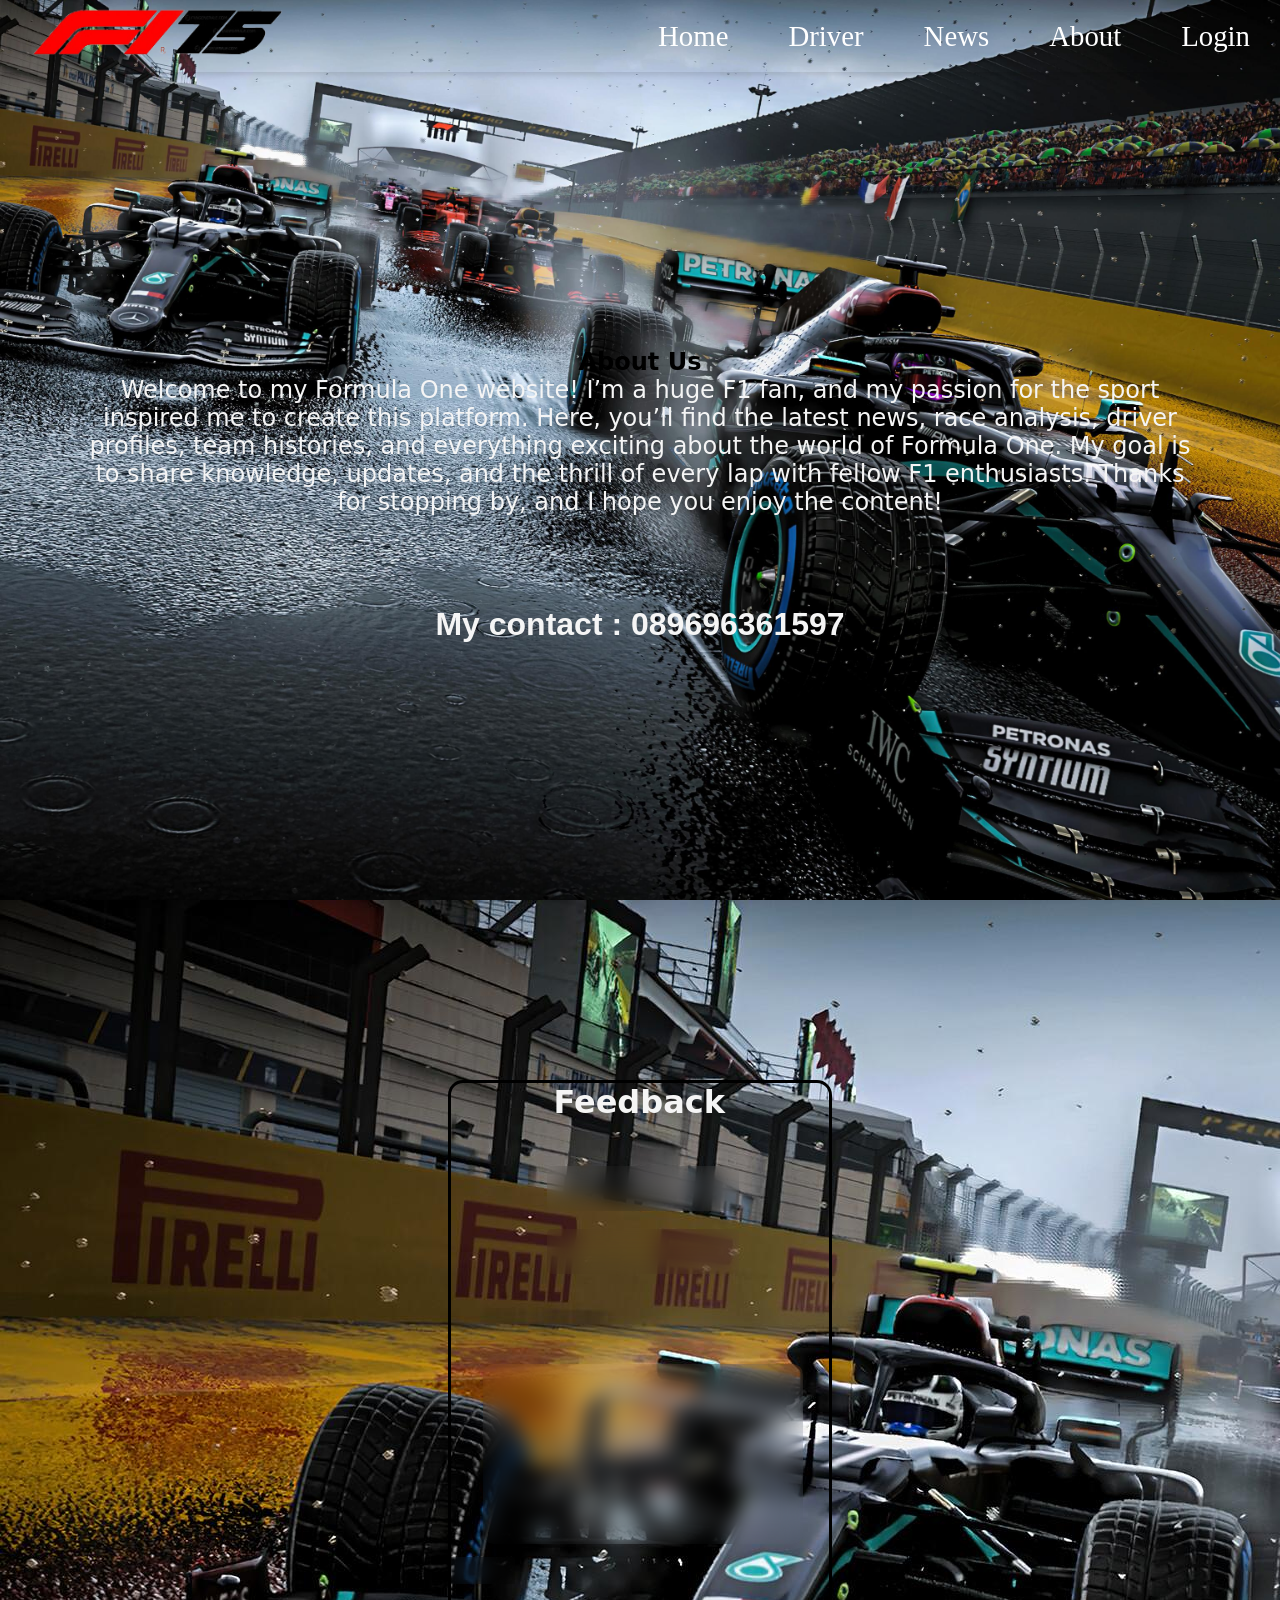
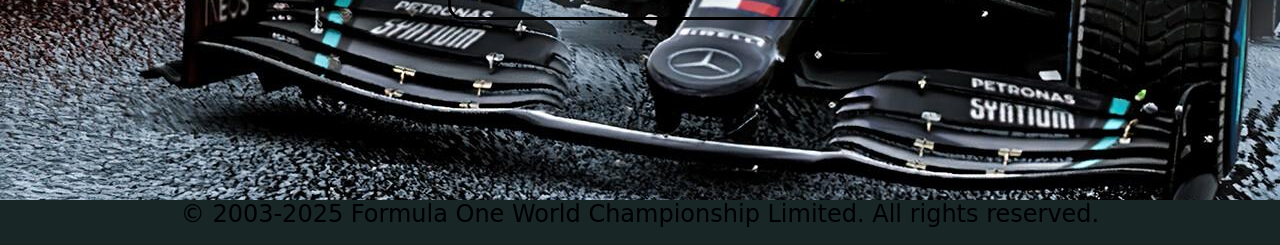
==== HTML/about.html @ 1b0d959b "First commit and Fixed the logic for the Driver API, flags, and navigation bar" ====
<!DOCTYPE html>
<html lang="en">
  <head>
    <meta charset="UTF-8" />
    <meta name="viewport" content="width=device-width, initial-scale=1.0" />
    <meta name="description" content="About BorkatRace - The Formula 1 community portal created by passionate motorsport enthusiasts." />
    <title>About Us - BorkatRace</title>
    <link rel="stylesheet" href="../CSS/style-one.css" />
    <link rel="stylesheet" href="../CSS/style-fourth.css" />
    <link rel="stylesheet" href="../CSS/style-responsive.css" />
  </head>
  <body>
    <header>
      <nav id="navbar">
        <ul class="side">
          <li>
            <a href="#" aria-label="Close menu"><img src="../IMG/close-putih.svg" alt="tutup" /></a>
          </li>
          <li><a href="../index.html">Home</a></li>
          <li><a href="driver.html">Driver</a></li>
          <li><a href="news.html">News</a></li>
          <li><a href="about.html">About</a></li>
          <li><a href="login.html">Login</a></li>
        </ul>
        <ul>
          <li>
            <a href="../index.html"><img class="logo-f1" src="../IMG/f1_75-removebg-preview.png" alt="F1 Logo" /></a>
          </li>
          <li class="hide-on-mobile"><a href="../index.html">Home</a></li>
          <li class="hide-on-mobile"><a href="driver.html">Driver</a></li>
          <li class="hide-on-mobile"><a href="news.html">News</a></li>
          <li class="hide-on-mobile"><a href="about.html">About</a></li>
          <li class="hide-on-mobile"><a href="login.html">Login</a></li>
          <li class="daftar-menu">
            <a href="#" aria-label="Open menu"><img src="../IMG/menu-putih.svg" alt="menu" /></a>
          </li>
        </ul>
      </nav>
    </header>
    <main>
      <section class="about-satu">
        <div class="about-dua">
          <h1>About Us</h1>
          <div class="paragraf-about">
            <p>
              Welcome to my Formula One website! I’m a huge F1 fan, and my passion for the sport inspired me to create this platform. Here, you’ll find the latest news, race analysis, driver profiles, team histories, and everything exciting
              about the world of Formula One. My goal is to share knowledge, updates, and the thrill of every lap with fellow F1 enthusiasts. Thanks for stopping by, and I hope you enjoy the content!
            </p>
          </div>
          <h2 class="contact">My contact : 089696361597</h2>
        </div>
        <div class="kritik-saran">
          <div class="kritik-saran1">
            <form>
              <h2>Feedback</h2>
              <input class="type-pertama" type="text" placeholder="Username" required /><br />
              <input class="type-pertama" type="email" placeholder="Email" required />
              <textarea class="text-area" placeholder="Type Here" required></textarea>
              <button type="submit">Send</button>
            </form>
          </div>
        </div>
      </section>
    </main>
    <footer class="footer-element">
      <p>&copy; 2003-2025 Formula One World Championship Limited. All rights reserved.</p>
    </footer>
    <script src="../JS/index.js"></script>
  </body>
</html>
---- CSS/style-one.css ----
/* HALAMAN UTAMA */

* {
  margin: 0;
  padding: 0;
  box-sizing: border-box;
}
body {
  font-family: system-ui, -apple-system, BlinkMacSystemFont, 'Segoe UI', Roboto, Oxygen, Ubuntu, Cantarell, 'Open Sans', 'Helvetica Neue', sans-serif;
  min-height: 100vh;
  max-width: 100%;
  background-color: #cccccc;
}
/* navigation */
.logo-f1 {
  height: 20vh;
  width: 20vw;
}
nav {
  font-family: Georgia, "Times New Roman", Times, serif;
  position: fixed;
  width: 100vw;
  box-shadow: 3px 3px 5px rgba(0, 0, 0, 0.1);
  background: rgba(255, 255, 255, 0);
  z-index: 999;
  transition: top 0.3s;
}
nav ul {
  width: 100%;
  list-style: none;
  display: flex;
  justify-content: flex-end;
  align-items: center;
}
nav li {
  height: 8vh;
  font-size: 5rem;
}
nav ul li a {
  height: 100%;
  padding: 0 30px;
  text-decoration: none;
  display: flex;
  align-items: center;
  color: #ffffff;
  font-size: 1.8rem;
}
nav a:hover {
  background-color: rgba(255, 255, 255, 0);
  color: rgb(43, 174, 255);
  border-bottom: solid;
}
nav li:first-child {
  margin-right: auto;
}
/* side */
.side {
  position: fixed;
  top: 0;
  right: 0;
  height: 100vh;
  width: 250px;
  z-index: 999;
  background-color: #ffffff00;
  backdrop-filter: blur(10px);
  box-shadow: -10px 0 10 px rgba(0, 0, 0, 0.2);
  display: none;
  flex-direction: column;
  align-items: flex-start;
  justify-content: flex-start;
}
.side li {
  width: 100%;
}
.side a {
  width: 100%;
  
}
.daftar-menu {
  display: none;
}
/* navigation end*/
/* background pertama */
.opening .opening2 .opening3 {
  background: linear-gradient(rgba(0, 0, 0, 0.3), rgba(0, 0, 0, 0.3));
  background: url("../IMG/backgroundmain.jpg") no-repeat;
  min-height: 100vh;
  min-width: 80vw;
  display: flex;
  flex-direction: column;
  align-items: center;
  justify-content: center;
  padding: 2rem;
  background-size: cover !important;
  background-position: center !important;
}
.opening .opening2 .opening3 .opening4 {
  text-align: center;
  max-width: 70rem;
}
.opening .opening2 .opening3 .paragraf-pertama {
  font-size: 2.5rem;
  font-weight: lighter;
  line-height: 1.8em;
  color: #ffffff;
  padding: 1rem 0;
}
.opening .opening2 .opening3 .judul-atas {
  font-size: 3rem;
  color: #ffffff;
  text-transform: uppercase;
  transition-delay: 0.2s;
}
/* background pertama */
/* video pada halaman utama*/
.video .video1 {
  background-color: rgb(15, 24, 24);
  min-width: 80vw;
}
/* video */
.video .video1 video {
  position: relative;
  left: 15vw;
  top: 5vh;
  width: 70vw;
  height: 60vh;
  z-index: 1;
}
/* video */
/* judul pinacle */
.video .video1 .judul-bawah {
  position: relative;
  top: 10vh;
  display: flex;
  padding-left: 13vw;
  font-size: 4.5rem;
  color: #f5f5f5;
}
/* judul pinacle */
.video .video1 .foto img {
  position: relative;
  left: 20vw;
  height: 60vh;
  width: 60vw;
  top: 15vh;
}
/* paragraf pertama */
.video .video1 .pertama {
  position: relative;
  padding-left: 4vw;
  padding-right: 4vw;
  padding-top: 20vh;
  line-height: 5vh;
  text-align: justify;
  color: #f5f5f5;
  font-size: 1.5rem;
}
/* paragraf pertama */
/* paragraf kedua */
.video .video1 .kedua {
  position: relative;
  padding-left: 4vw;
  padding-right: 4vw;
  padding-top: 5vh;
  text-indent: 1.5rem;
  line-height: 5vh;
  text-align: justify;
  color: #f5f5f5;
  font-size: 1.5rem;
}
/* paragraf kedua */
/* paragraf ketiga */
.video .video1 .ketiga {
  position: relative;
  padding-left: 4vw;
  padding-right: 4vw;
  padding-top: 10vh;
  padding-bottom: 5vh;
  text-indent: 1.5rem;
  line-height: 5vh;
  text-align: justify;
  color: #f5f5f5;
  font-size: 1.5rem;
}
/* paragraf ketiga */
/* image end */
.footer-element {
  background-color: rgb(24, 38, 38);
}
.footer-element p {
  font-size: 1.5rem;
  height: 5vh;
  text-align: center;
  vertical-align: middle;
}
/* footer end */
---- CSS/style-fourth.css ----
/* HALAMAN ABOUT */

* {
  margin: 0;
  padding: 0;
  box-sizing: border-box;
}
/* background */
.about-satu .about-dua {
  background: linear-gradient(rgba(0, 0, 0, 0.3), rgba(0, 0, 0, 0.3));
  background: url("../IMG/background-about.jpg") no-repeat;
  min-height: 100vh;
  display: flex;
  flex-direction: column;
  align-items: center;
  justify-content: center;
  padding: 2rem;
  background-size: cover !important;
  background-position: center !important;
}
/* background */
/* isi  */
.about-satu .about-dua p {
  color: #f5f5f5;
  padding-left: 20vw;
  padding-right: 20vw;
  font-size: 2.4rem;
}
.about-satu .about-dua h2 {
  padding-right: 20vw;
  padding-left: 20vw;
  color: aliceblue;
  font-size: 4rem;
}
/* isi  */
/* nomor contact */
.about-satu .about-dua .contact {
  color: #f5f5f5;
  position: relative;
  top: 10vh;
  font-family: Arial, Helvetica, sans-serif;
}
/* nomor contact */
/* kritik dan saran */
.about-satu .kritik-saran {
  height: 100vh;
}
.about-satu .kritik-saran .kritik-saran1 {
  border: solid;
  border-radius: 15px;
  height: 60vh;
  width: 30%;
  position: relative;
  top: 20vh;
  left: 35vw;
}
.about-satu .kritik-saran .text-area {
  position: relative;
  padding-top: 1vh;
  padding-left: 1vw;
  top: 13vh;
  width: 25vw;
  height: 20vh;
  left: 2.5vw;
  resize: none;
  overflow: hidden;
  font-size: 1.2rem;
  border-radius: 10px;
  background: transparent;
  backdrop-filter: blur(10px);
  color: #f5f5f5;
}
.about-satu .kritik-saran .type-pertama {
  position: relative;
  top: 5vh;
  left: 7.5vw;
  padding-left: 1vw;
  margin-bottom: 2vh;
  width: 15vw;
  height: 5vh;
  text-align: left;
  font-size: 1.2rem;
  border-radius: 5px;
  background: transparent;
  backdrop-filter: blur(10px);
  color: #f5f5f5;
}
.kritik-saran .kritik-saran1 input::placeholder {
  color: #f5f5f5;
}
.kritik-saran .kritik-saran1 textarea::placeholder {
  color: #f5f5f5;
}
.kritik-saran .kritik-saran1 h2 {
  position: relative;
  left: 20vw;
  font-size: 3rem;
  color: #f5f5f5;
}
.about-satu .kritik-saran button {
  position: relative;
  width: 5vw;
  height: 3vh;
  top: 14vh;
  display: flex;
  text-align: center;
  justify-self: center;
  justify-content: center;
  text-align: left;
  font-size: 1.2rem;
  color: #f5f5f5;
  background: transparent;
  backdrop-filter: blur(10px);
}
.about-satu .kritik-saran {
  background: url(../IMG/background-about.jpg) no-repeat;
}
/* kritik dan saran */
---- CSS/style-responsive.css ----
@media (max-width: 780px) {
  /* NAVIGATION BAR */
  .hide-on-mobile {
    display: none;
  }
  .daftar-menu {
    display: block;
    color: #f5f5f5;
  }
  .side {
    width: 100%;
  }
  .logo-f1 {
    width: 30vw;
  }
  /* NAVIGATION BAR */
}
@media (max-width: 320px) {
  /* HALAMAN HOME */
  .opening .opening2 .opening3 .opening4 .paragraf-pertama {
    font-size: 1rem;
    line-height: 1.5rem;
  }
  .opening .opening2 .opening3 .judul-atas {
    font-size: 2rem;
  }
  .video .video1 .judul-bawah {
    font-size: 2rem;
  }
  .video .video1 .foto img {
    position: relative;
    left: 10vw;
    height: 35vh;
    width: 82vw;
    top: 15vh;
  }
  .video .video1 .pertama {
    position: relative;
    padding-left: 4vw;
    padding-right: 4vw;
    padding-top: 20vh;
    text-indent: 1.5rem;
    text-align: justify;
    font-size: 1rem;
    font-weight: 100;
    line-height: 1.2rem;
    text-align: center;
  }
  .video .video1 .kedua {
    position: relative;
    padding-left: 4vw;
    padding-right: 4vw;
    padding-top: 10vh;
    text-indent: 1.5rem;
    text-align: justify;
    font-size: 1rem;
    font-weight: 100;
    line-height: 1.2rem;
    text-align: center;
  }
  .video .video1 .ketiga {
    position: relative;
    padding-left: 4vw;
    padding-right: 4vw;
    padding-top: 10vh;
    text-indent: 1.5rem;
    text-align: justify;
    font-size: 1rem;
    font-weight: 100;
    line-height: 1.2rem;
    text-align: center;
  }
  .video .video1 video {
    position: relative;
    left: 10vw;
    height: 35vh;
    width: 82vw;
    top: vh;
  }
  footer {
    height: 10vh;
  }
  .footer-element p {
    font-size: 1em;
    text-align: center;
  }
  /* HALAMAN HOME */
  /* HALAMAN DRIVER */
  main .background-table .background-table2 .cover-table table th,
  td {
    font-size: 1px;
  }
  h2 {
    position: relative;
    padding-left: 1vw;
    top: 8vh;
    text-align: center;
    padding-bottom: 5vh;
    font-size: 1.5rem;
  }
  h3 {
    padding-top: 7vh;
    padding-bottom: 2vh;
    padding-left: 5vw;
    font-size: 1.2rem;
    text-align: center;
  }
  ul .fact-inside {
    text-indent: 1.5rem;
    padding-left: 7vw;
    padding-right: 10vw;
    font-size: 1rem;
    text-align: center;
  }
  /* HALAMAN DRIVER */
  /* HALAMAN NEWS */
  .news-cover1 .news-cover2 h1 {
    position: relative;
    top: 10vh;
    padding-left: 6vw;
    font-size: 2rem;
    text-align: center;
  }
  main section .main-foto {
    position: relative;
    top: 18vh;
    padding-left: 6vw;
    width: 95vw;
    height: 30vh;
  }
  main section .second-foto {
    position: relative;
    width: 90vw;
    left: 5vw;
  }
  .news-cover1 .news-cover2 p {
    padding-left: 5vw;
    padding-top: 20vh;
    padding-bottom: 10vh;
    line-height: 4.5vh;
    font-size: 1rem;
    font-weight: 400;
    text-align: start;
  }
  /* HALAMAN NEWS */
  /* HALAMAN ABOUT */
  .about-satu .about-dua h2 {
    font-size: 1.5rem;
  }
  .about-satu .about-dua p {
    padding-left: 4vw;
    padding-right: 4vw;
    font-size: 1rem;
    text-align: center;
  }
  .about-satu .about-dua .paragraf-about {
    padding-top: 5vh;
  }
  .about-satu .kritik-saran .kritik-saran1 h2 {
    font-size: 1.5rem;
    position: relative;
    left: 0;
  }
  .about-satu .kritik-saran .kritik-saran1 .type-pertama {
    font-size: 1em;
    min-width: 40vw;
    left: 0vw;
  }
  .about-satu .kritik-saran button {
    font-size: 10px;
    width: 10vw;
  }
  .about-satu .kritik-saran .kritik-saran1 .text-area {
    font-size: 1rem;
    width: 40vw;
    max-height: 25vh;
  }
  .about-satu .about-dua p {
    padding-left: 4vw;
    padding-right: 4vw;
    font-size: 1.2rem;
    text-align: center;
  }
  .about-satu .kritik-saran .kritik-saran1 {
    position: relative;
    width: 50vw;
    left: 0;
  }
  .about-satu .about-dua .paragraf-about p {
    padding-left: 0vw;
    padding-right: 0vw;
    font-size: 1rem;
  }
  .about-satu .about-dua h2 {
    padding-right: 0vw;
    padding-left: 0vw;
    font-size: 1rem;
  }
  .about-satu .kritik-saran .kritik-saran1 input::placeholder {
    font-size: 11px;
  }
  .about-satu .kritik-saran .kritik-saran1 textarea::placeholder {
    font-size: 11px;
  }
  /* HALAMAN ABOUT */
}

@media (min-width: 1024px) {
  /* HALAMAN HOME */
  .opening .opening2 .opening3 .opening4 .paragraf-pertama {
    font-size: 2rem;
    line-height: 2em;
  }
  .video .video1 .judul-bawah {
    position: relative;
    top: 10vh;
    display: flex;
    padding-left: 20vw;
    font-size: 3.5rem;
    text-align: center;
  }
  .footer-element p {
    font-size: 1.5rem;
  }
  /* HALAMAN HOME */
  /* HALAMAN NEWS */
  .news-cover1 .news-cover2 h1 {
    position: absolute;
    font-size: 5rem;
    top: 20vh;
  }
  /* HALAMAN NEWS */
  /* HALAMAN ABOUT */
  .about-satu .about-dua h2 {
    font-size: 2rem;
  }
  .about-satu .about-dua p {
    padding-left: 4vw;
    padding-right: 4vw;
    font-size: 1.5rem;
    text-align: center;
  }
  .kritik-saran .kritik-saran1 h2 {
    position: relative;
    left: 8vw;
    font-size: 2rem;
  }
  .about-satu .kritik-saran .type-pertama {
    font-size: 1rem;
  }
  .about-satu .kritik-saran button {
    font-size: 1em;
  }
  .about-satu .kritik-saran .text-area {
    font-size: 1rem;
  }
  /* HALAMAN ABOUT */
}
@media (max-width: 480px) {
  /* HALAMAN NEWS */
  .news-cover1 .news-cover2 h1 {
    position: relative;
    top: 10vh;
    padding-left: 6vw;
    font-size: 2rem;
    text-align: center;
  }
  main section .main-foto {
    position: relative;
    top: 18vh;
    padding-left: 6vw;
    width: 95vw;
    height: 30vh;
  }
  main section .second-foto {
    position: relative;
    width: 90vw;
    left: 5vw;
  }
  .news-cover1 .news-cover2 p {
    padding-left: 5vw;
    padding-top: 20vh;
    padding-bottom: 10vh;
    line-height: 4.5vh;
    font-size: 1rem;
    font-weight: 400;
    text-align: start;
  }
  /* HALAMAN NEWS */
  /* Halaman about */
  .about-satu .about-dua h2 {
    font-size: 1.5rem;
  }
  .about-satu .about-dua p {
    padding-left: 4vw;
    padding-right: 4vw;
    font-size: 1rem;
    text-align: center;
  }
  .about-satu .kritik-saran .kritik-saran1 {
    min-width: 70vw;
    min-height: 70vh;
    left: 15vw;
  }
  .kritik-saran .kritik-saran1 h2 {
    position: relative;
    font-size: 1.5rem;
  }
  .about-satu .kritik-saran .type-pertama {
    width: 30vw;
    left: 15vw;
  }
  .about-satu .kritik-saran button {
    min-width: 15vw;
    min-height: 4vw;
    font-size: 12px;
  }
  .about-satu .kritik-saran .text-area {
    width: 20vw;
    height: 25vh;
    left: 5vw;
  }
  .opening .opening2 .opening3 .opening4 .paragraf-pertama {
    font-size: 1.2rem;
  }
  .opening .opening2 .opening3 .judul-atas {
    font-size: 1.5rem;
  }
  .about-satu .kritik-saran .kritik-saran1 input::placeholder {
    font-size: 12px;
  }
  .about-satu .kritik-saran .kritik-saran1 textarea::placeholder {
    font-size: 12px;
  }
  /* Halaman about */
  /* HALAMAN DRIVER */
  main .background-table .background-table2 .cover-table table {
    max-width: 10vw;
  }
  main .background-table .background-table2 .cover-table table th,
  td {
    font-size: 1rem;
  }
  main .fact .fact-first ul h3 {
    font-size: 1.5rem;
  }
  main .fact .fact-first ul li {
    font-size: 1rem;
  }
  main header .judul-fact {
    font-size: 2rem;
  }
  /* HALAMAN DRIVER */
  /* HALAMAN HOME */
  .video .video1 .foto img {
    width: 72vw;
    left: 15vw;
    height: 40vh;
  }
  .video .video1 .judul-bawah {
    font-size: 2rem;
    left: 0;
  }
  .video .video1 .pertama {
    font-size: 1rem;
  }
  .video .video1 .kedua {
    font-size: 1rem;
  }
  .video .video1 .ketiga {
    font-size: 1rem;
  }
  .footer-element p {
    font-size: 1rem;
  }
  /* HALAMAN HOME */
}
@media (max-width: 768px) {
  /* HALAMAN ABOUT */
  .kritik-saran .kritik-saran1 h2 {
    position: relative;
    left: 15vw;
    font-size: 1.8rem;
  }
  .about-satu .kritik-saran .type-pertama {
    font-size: 1em;
    min-width: 25vw;
    left: 10vw;
  }
  .about-satu .kritik-saran button {
    font-size: 10px;
    width: 10vw;
  }
  .about-satu .kritik-saran .text-area {
    font-size: 1rem;
    min-width: 35vw;
    min-height: 15vw;
    left: 5vw;
  }
  .about-satu .about-dua h2 {
    font-size: 2rem;
  }
  .about-satu .about-dua p {
    padding-left: 4vw;
    padding-right: 4vw;
    font-size: 1.2rem;
    text-align: center;
  }
  .about-satu .kritik-saran .kritik-saran1 {
    min-width: 45vw;
    min-height: 65vh;
    left: 30vw;
  }
  /* HALAMAN ABOUT */
  /* HALAMAN NEWS */
  main .news-cover1 .news-cover2 h1 {
    font-size: 3rem;
  }
  /* HALAMAN NEWS */
  /* HALAMAN HOME */
  .opening .opening2 .opening3 .opening4 .paragraf-pertama {
    font-size: 1.5rem;
  }
  .video .video1 .pertama {
    font-size: 1rem;
  }
  .video .video1 .kedua {
    font-size: 1rem;
  }
  .video .video1 .ketiga {
    font-size: 1rem;
  }
  .video .video1 .judul-bawah {
    font-size: 2.5rem;
  }
  .footer-element p {
    font-size: 1rem;
  }
  /* HALAMAN HOME */
  /* HALAMAN DRIVER */
  main .background-table .background-table2 .cover-table table th,
  td {
    font-size: 1rem;
  }
  main .fact .fact-first ul h3 {
    font-size: 1.5rem;
  }
  main .fact .fact-first ul li {
    font-size: 1rem;
  }
  main header .judul-fact {
    font-size: 2rem;
  }
  /* HALAMAN DRIVER */
  /* HALAMAN NEWS */
  .news-cover1 .news-cover2 p {
    font-size: 1.2rem;
  }
  /* HALAMAN NEWS */
  /* HALAMAN ABOUT */
  .about-satu .kritik-saran .kritik-saran1 input::placeholder {
    font-size: 11px;
  }
  .about-satu .kritik-saran .kritik-saran1 textarea::placeholder {
    font-size: 11px;
  }
  /* HALAMAN ABOUT */
}
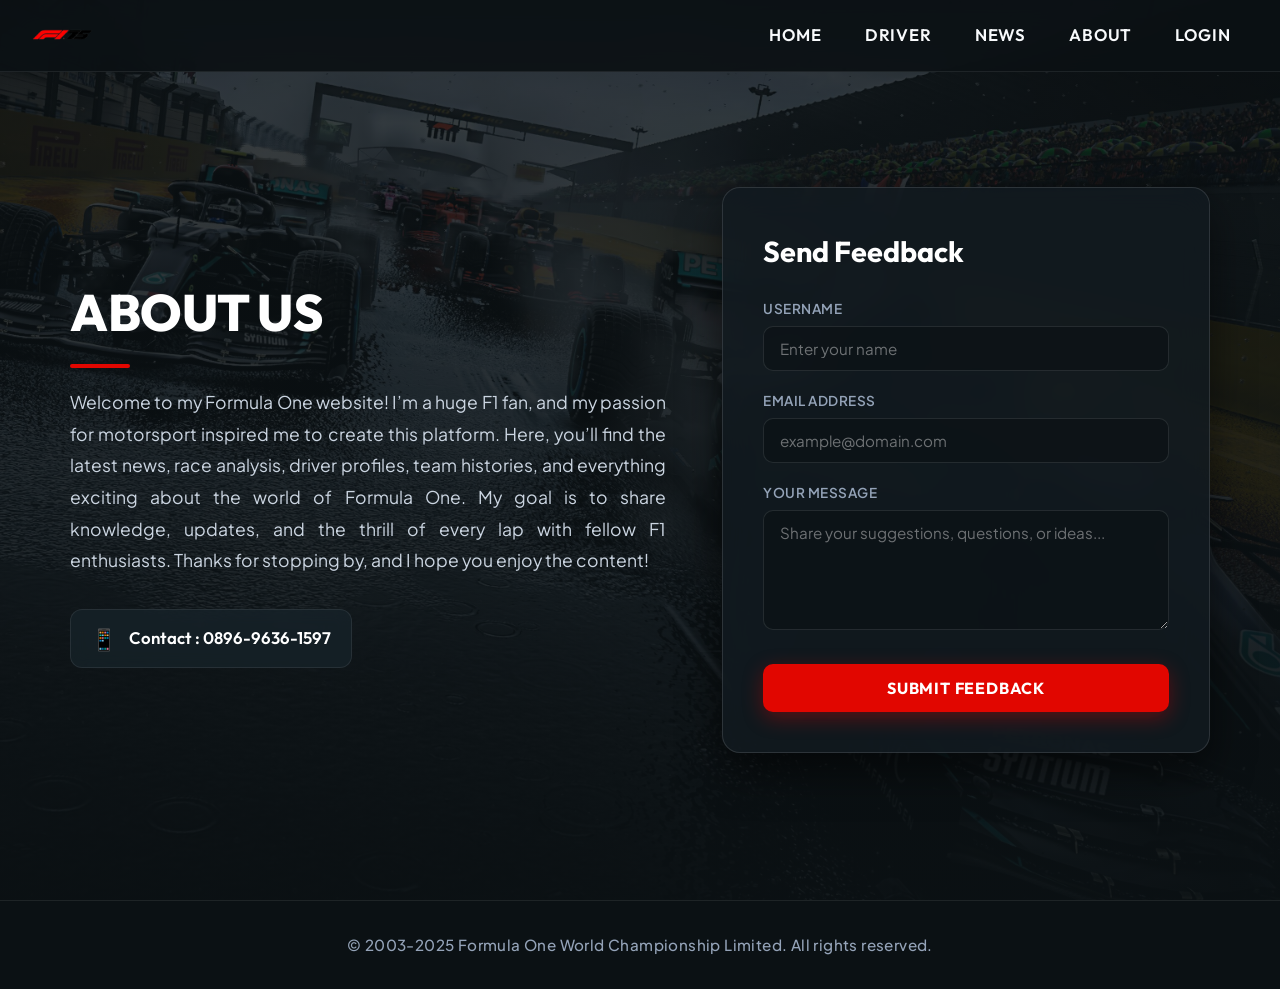
==== commit 708c36ba: "Update Search" ====
--- a/HTML/about.html
+++ b/HTML/about.html
@@ -10,61 +10,92 @@
     <link rel="stylesheet" href="../CSS/style-responsive.css" />
   </head>
   <body>
-    <header>
-      <nav id="navbar">
-        <ul class="side">
-          <li>
-            <a href="#" aria-label="Close menu"><img src="../IMG/close-putih.svg" alt="tutup" /></a>
-          </li>
+    <!-- Site Header with Decoupled Mobile Sidebar -->
+    <header class="site-header">
+      <nav class="navbar" id="navbar">
+        <div class="nav-container">
+          <a href="../index.html" class="nav-logo" aria-label="BorkatRace Home">
+            <img class="logo-f1" src="../IMG/f1_75-removebg-preview.png" alt="F1 Logo" />
+          </a>
+          <ul class="nav-links">
+            <li><a href="../index.html">Home</a></li>
+            <li><a href="driver.html">Driver</a></li>
+            <li><a href="news.html">News</a></li>
+            <li><a href="about.html">About</a></li>
+            <li><a href="login.html">Login</a></li>
+          </ul>
+          <button class="menu-toggle-btn" id="menu-toggle-btn" aria-label="Open mobile menu" aria-expanded="false">
+            <img src="../IMG/menu-putih.svg" alt="Menu" />
+          </button>
+        </div>
+      </nav>
+
+      <!-- Mobile Sidebar Drawer (Closed by Default) -->
+      <aside class="mobile-sidebar" id="mobile-sidebar" aria-hidden="true">
+        <div class="sidebar-header">
+          <span class="sidebar-title">Menu</span>
+          <button class="sidebar-close-btn" id="sidebar-close-btn" aria-label="Close mobile menu">
+            <img src="../IMG/close-putih.svg" alt="Tutup" />
+          </button>
+        </div>
+        <ul class="sidebar-links">
           <li><a href="../index.html">Home</a></li>
           <li><a href="driver.html">Driver</a></li>
           <li><a href="news.html">News</a></li>
           <li><a href="about.html">About</a></li>
           <li><a href="login.html">Login</a></li>
         </ul>
-        <ul>
-          <li>
-            <a href="../index.html"><img class="logo-f1" src="../IMG/f1_75-removebg-preview.png" alt="F1 Logo" /></a>
-          </li>
-          <li class="hide-on-mobile"><a href="../index.html">Home</a></li>
-          <li class="hide-on-mobile"><a href="driver.html">Driver</a></li>
-          <li class="hide-on-mobile"><a href="news.html">News</a></li>
-          <li class="hide-on-mobile"><a href="about.html">About</a></li>
-          <li class="hide-on-mobile"><a href="login.html">Login</a></li>
-          <li class="daftar-menu">
-            <a href="#" aria-label="Open menu"><img src="../IMG/menu-putih.svg" alt="menu" /></a>
-          </li>
-        </ul>
-      </nav>
+      </aside>
+      <div class="sidebar-backdrop" id="sidebar-backdrop"></div>
     </header>
+
     <main>
       <section class="about-satu">
-        <div class="about-dua">
-          <h1>About Us</h1>
-          <div class="paragraf-about">
-            <p>
-              Welcome to my Formula One website! I’m a huge F1 fan, and my passion for the sport inspired me to create this platform. Here, you’ll find the latest news, race analysis, driver profiles, team histories, and everything exciting
-              about the world of Formula One. My goal is to share knowledge, updates, and the thrill of every lap with fellow F1 enthusiasts. Thanks for stopping by, and I hope you enjoy the content!
-            </p>
+        <div class="about-satu-container">
+          <!-- Left Column -->
+          <div class="about-dua">
+            <h1>About Us</h1>
+            <div class="paragraf-about">
+              <p>
+                Welcome to my Formula One website! I’m a huge F1 fan, and my passion for motorsport inspired me to create this platform. Here, you’ll find the latest news, race analysis, driver profiles, team histories, and everything exciting
+                about the world of Formula One. My goal is to share knowledge, updates, and the thrill of every lap with fellow F1 enthusiasts. Thanks for stopping by, and I hope you enjoy the content!
+              </p>
+            </div>
+            <div class="contact-card">
+              <span class="contact-icon">📱</span>
+              <span class="contact-text">Contact : 0896-9636-1597</span>
+            </div>
           </div>
-          <h2 class="contact">My contact : 089696361597</h2>
-        </div>
-        <div class="kritik-saran">
-          <div class="kritik-saran1">
-            <form>
-              <h2>Feedback</h2>
-              <input class="type-pertama" type="text" placeholder="Username" required /><br />
-              <input class="type-pertama" type="email" placeholder="Email" required />
-              <textarea class="text-area" placeholder="Type Here" required></textarea>
-              <button type="submit">Send</button>
-            </form>
+
+          <!-- Right Column -->
+          <div class="kritik-saran">
+            <div class="kritik-saran1">
+              <form>
+                <h2>Send Feedback</h2>
+                <div class="form-group">
+                  <label for="feedback-user">Username</label>
+                  <input id="feedback-user" class="type-pertama" type="text" placeholder="Enter your name" required />
+                </div>
+                <div class="form-group">
+                  <label for="feedback-email">Email Address</label>
+                  <input id="feedback-email" class="type-pertama" type="email" placeholder="example@domain.com" required />
+                </div>
+                <div class="form-group">
+                  <label for="feedback-msg">Your Message</label>
+                  <textarea id="feedback-msg" class="text-area" placeholder="Share your suggestions, questions, or ideas..." required></textarea>
+                </div>
+                <button type="submit">Submit Feedback</button>
+              </form>
+            </div>
           </div>
         </div>
       </section>
     </main>
+
     <footer class="footer-element">
       <p>&copy; 2003-2025 Formula One World Championship Limited. All rights reserved.</p>
     </footer>
+
     <script src="../JS/index.js"></script>
   </body>
 </html>
--- a/CSS/style-one.css
+++ b/CSS/style-one.css
@@ -1,196 +1,441 @@
-/* HALAMAN UTAMA */
+/* ===================================================
+   BORKATRACE - GLOBAL DESIGN SYSTEM & MAIN STYLES
+   =================================================== */
+
+@import url('https://fonts.googleapis.com/css2?family=Outfit:wght@400;500;600;700;800;900&family=Plus+Jakarta+Sans:wght@400;500;600;700&display=swap');
+
+:root {
+  --f1-red: #e10600;
+  --f1-red-hover: #ff1e19;
+  --f1-black: #0b1114;
+  --f1-dark: #101a20;
+  --f1-surface: #17242c;
+  --f1-card-bg: rgba(23, 36, 44, 0.85);
+  --f1-border: rgba(255, 255, 255, 0.08);
+  --f1-border-focus: rgba(225, 6, 0, 0.5);
+  --text-main: #f8fafc;
+  --text-secondary: #cbd5e1;
+  --text-muted: #94a3b8;
+  --font-heading: 'Outfit', -apple-system, BlinkMacSystemFont, sans-serif;
+  --font-body: 'Plus Jakarta Sans', -apple-system, BlinkMacSystemFont, sans-serif;
+  --nav-height: 72px;
+  --transition: all 0.25s cubic-bezier(0.16, 1, 0.3, 1);
+}
 
 * {
   margin: 0;
   padding: 0;
   box-sizing: border-box;
 }
+
+html {
+  scroll-behavior: smooth;
+}
+
 body {
-  font-family: system-ui, -apple-system, BlinkMacSystemFont, 'Segoe UI', Roboto, Oxygen, Ubuntu, Cantarell, 'Open Sans', 'Helvetica Neue', sans-serif;
+  font-family: var(--font-body);
+  background-color: var(--f1-black);
+  color: var(--text-main);
   min-height: 100vh;
-  max-width: 100%;
-  background-color: #cccccc;
-}
-/* navigation */
+  line-height: 1.6;
+  overflow-x: hidden;
+}
+
+body.nav-locked {
+  overflow: hidden;
+}
+
+/* ===================================================
+   GLOBAL NAVIGATION BAR (DECOUPLED ARCHITECTURE)
+   =================================================== */
+
+.site-header {
+  position: relative;
+  z-index: 1000;
+}
+
+.navbar {
+  position: fixed;
+  top: 0;
+  left: 0;
+  width: 100%;
+  height: var(--nav-height);
+  background: rgba(11, 17, 20, 0.92);
+  backdrop-filter: blur(16px);
+  -webkit-backdrop-filter: blur(16px);
+  border-bottom: 1px solid var(--f1-border);
+  z-index: 1000;
+  transition: transform 0.3s ease, background 0.3s ease;
+  transform: translateY(0);
+}
+
+.navbar.navbar-hidden {
+  transform: translateY(-100%);
+}
+
+.nav-container {
+  width: 100%;
+  max-width: 1280px;
+  height: 100%;
+  margin: 0 auto;
+  padding: 0 2rem;
+  display: flex;
+  align-items: center;
+  justify-content: space-between;
+}
+
+.nav-logo {
+  display: flex;
+  align-items: center;
+  text-decoration: none;
+}
+
 .logo-f1 {
-  height: 20vh;
-  width: 20vw;
-}
-nav {
-  font-family: Georgia, "Times New Roman", Times, serif;
-  position: fixed;
-  width: 100vw;
-  box-shadow: 3px 3px 5px rgba(0, 0, 0, 0.1);
-  background: rgba(255, 255, 255, 0);
-  z-index: 999;
-  transition: top 0.3s;
-}
-nav ul {
-  width: 100%;
+  height: 38px;
+  width: auto;
+  object-fit: contain;
+  transition: var(--transition);
+  display: block;
+}
+
+.logo-f1:hover {
+  transform: scale(1.05);
+}
+
+/* Desktop Navigation Links */
+.nav-links {
+  display: flex;
+  align-items: center;
+  gap: 0.5rem;
   list-style: none;
-  display: flex;
-  justify-content: flex-end;
-  align-items: center;
-}
-nav li {
-  height: 8vh;
-  font-size: 5rem;
-}
-nav ul li a {
-  height: 100%;
-  padding: 0 30px;
+  margin: 0;
+  padding: 0;
+}
+
+.nav-links li a {
+  color: var(--text-main);
   text-decoration: none;
-  display: flex;
-  align-items: center;
-  color: #ffffff;
-  font-size: 1.8rem;
-}
-nav a:hover {
-  background-color: rgba(255, 255, 255, 0);
-  color: rgb(43, 174, 255);
-  border-bottom: solid;
-}
-nav li:first-child {
-  margin-right: auto;
-}
-/* side */
-.side {
+  font-family: var(--font-heading);
+  font-weight: 600;
+  font-size: 1.05rem;
+  text-transform: uppercase;
+  letter-spacing: 0.8px;
+  padding: 0.6rem 1.1rem;
+  border-radius: 6px;
+  position: relative;
+  transition: var(--transition);
+}
+
+.nav-links li a:hover {
+  color: var(--f1-red);
+  background: rgba(225, 6, 0, 0.08);
+}
+
+.nav-links li a::after {
+  content: '';
+  position: absolute;
+  bottom: 4px;
+  left: 50%;
+  width: 0;
+  height: 2px;
+  background-color: var(--f1-red);
+  transition: var(--transition);
+  transform: translateX(-50%);
+}
+
+.nav-links li a:hover::after {
+  width: 60%;
+}
+
+/* Mobile Hamburger Button (Header Top Right) */
+.menu-toggle-btn {
+  display: none;
+  background: transparent;
+  border: none;
+  cursor: pointer;
+  padding: 8px;
+  border-radius: 8px;
+  align-items: center;
+  justify-content: center;
+  transition: var(--transition);
+}
+
+.menu-toggle-btn:hover {
+  background: rgba(255, 255, 255, 0.08);
+}
+
+.menu-toggle-btn img {
+  width: 28px;
+  height: 28px;
+  display: block;
+}
+
+/* ===================================================
+   MOBILE SIDEBAR DRAWER (CLOSED BY DEFAULT)
+   =================================================== */
+
+.mobile-sidebar {
   position: fixed;
   top: 0;
   right: 0;
   height: 100vh;
-  width: 250px;
-  z-index: 999;
-  background-color: #ffffff00;
-  backdrop-filter: blur(10px);
-  box-shadow: -10px 0 10 px rgba(0, 0, 0, 0.2);
-  display: none;
+  width: 300px;
+  max-width: 85vw;
+  background: rgba(15, 24, 30, 0.98);
+  backdrop-filter: blur(24px);
+  -webkit-backdrop-filter: blur(24px);
+  border-left: 1px solid var(--f1-border);
+  box-shadow: -12px 0 40px rgba(0, 0, 0, 0.7);
+  z-index: 1100;
+  transform: translateX(100%);
+  visibility: hidden;
+  transition: transform 0.3s cubic-bezier(0.16, 1, 0.3, 1), visibility 0.3s ease;
+  display: flex;
   flex-direction: column;
-  align-items: flex-start;
-  justify-content: flex-start;
-}
-.side li {
-  width: 100%;
-}
-.side a {
-  width: 100%;
-  
-}
-.daftar-menu {
-  display: none;
-}
-/* navigation end*/
-/* background pertama */
-.opening .opening2 .opening3 {
-  background: linear-gradient(rgba(0, 0, 0, 0.3), rgba(0, 0, 0, 0.3));
-  background: url("../IMG/backgroundmain.jpg") no-repeat;
-  min-height: 100vh;
-  min-width: 80vw;
-  display: flex;
-  flex-direction: column;
-  align-items: center;
-  justify-content: center;
-  padding: 2rem;
-  background-size: cover !important;
-  background-position: center !important;
-}
-.opening .opening2 .opening3 .opening4 {
-  text-align: center;
-  max-width: 70rem;
-}
-.opening .opening2 .opening3 .paragraf-pertama {
-  font-size: 2.5rem;
-  font-weight: lighter;
-  line-height: 1.8em;
-  color: #ffffff;
-  padding: 1rem 0;
-}
-.opening .opening2 .opening3 .judul-atas {
-  font-size: 3rem;
+  padding: 1.5rem;
+}
+
+.mobile-sidebar.is-open {
+  transform: translateX(0);
+  visibility: visible;
+}
+
+.sidebar-header {
+  display: flex;
+  justify-content: space-between;
+  align-items: center;
+  padding-bottom: 1.2rem;
+  border-bottom: 1px solid var(--f1-border);
+  margin-bottom: 1.5rem;
+}
+
+.sidebar-title {
+  font-family: var(--font-heading);
+  font-size: 1.25rem;
+  font-weight: 800;
   color: #ffffff;
   text-transform: uppercase;
-  transition-delay: 0.2s;
-}
-/* background pertama */
-/* video pada halaman utama*/
+  letter-spacing: 1px;
+}
+
+.sidebar-close-btn {
+  background: transparent;
+  border: none;
+  cursor: pointer;
+  padding: 6px;
+  border-radius: 6px;
+  display: flex;
+  align-items: center;
+  justify-content: center;
+  transition: var(--transition);
+}
+
+.sidebar-close-btn:hover {
+  background: rgba(255, 255, 255, 0.1);
+}
+
+.sidebar-close-btn img {
+  width: 24px;
+  height: 24px;
+}
+
+.sidebar-links {
+  list-style: none;
+  padding: 0;
+  margin: 0;
+  display: flex;
+  flex-direction: column;
+  gap: 0.6rem;
+}
+
+.sidebar-links li a {
+  display: block;
+  width: 100%;
+  padding: 0.9rem 1.2rem;
+  font-family: var(--font-heading);
+  font-size: 1.15rem;
+  font-weight: 600;
+  color: var(--text-main);
+  text-decoration: none;
+  border-radius: 8px;
+  transition: var(--transition);
+}
+
+.sidebar-links li a:hover {
+  background: rgba(225, 6, 0, 0.15);
+  color: var(--f1-red);
+  transform: translateX(4px);
+}
+
+/* Sidebar Backdrop Overlay */
+.sidebar-backdrop {
+  position: fixed;
+  inset: 0;
+  background: rgba(0, 0, 0, 0.65);
+  backdrop-filter: blur(4px);
+  -webkit-backdrop-filter: blur(4px);
+  z-index: 1050;
+  opacity: 0;
+  visibility: hidden;
+  transition: opacity 0.3s ease, visibility 0.3s ease;
+}
+
+.sidebar-backdrop.is-active {
+  opacity: 1;
+  visibility: visible;
+}
+
+/* ===================================================
+   HOMEPAGE: HERO SECTION
+   =================================================== */
+
+.opening {
+  position: relative;
+  min-height: 100vh;
+  display: flex;
+  align-items: center;
+  justify-content: center;
+  background: linear-gradient(180deg, rgba(11, 17, 20, 0.55) 0%, rgba(11, 17, 20, 0.88) 75%, var(--f1-black) 100%),
+              url("../IMG/backgroundmain.jpg") no-repeat center center;
+  background-size: cover;
+  padding: calc(var(--nav-height) + 2rem) 2rem 4rem 2rem;
+}
+
+.opening .opening2 {
+  width: 100%;
+  max-width: 1050px;
+  margin: 0 auto;
+}
+
+.opening .opening3 {
+  text-align: center;
+  display: flex;
+  flex-direction: column;
+  align-items: center;
+}
+
+.opening .judul-atas {
+  font-family: var(--font-heading);
+  font-size: clamp(2.5rem, 5.5vw, 4.4rem);
+  font-weight: 900;
+  text-transform: uppercase;
+  letter-spacing: 2px;
+  color: #ffffff;
+  margin-bottom: 1.5rem;
+  text-shadow: 0 4px 24px rgba(0, 0, 0, 0.85);
+  line-height: 1.15;
+}
+
+.opening .paragraf-pertama {
+  font-size: clamp(1.15rem, 1.8vw, 1.35rem);
+  font-weight: 400;
+  line-height: 1.85;
+  color: var(--text-secondary);
+  max-width: 860px;
+  margin: 0 auto;
+  text-shadow: 0 2px 12px rgba(0, 0, 0, 0.7);
+}
+
+/* ===================================================
+   HOMEPAGE: STORY & VIDEO SECTION
+   =================================================== */
+
+.video {
+  background-color: var(--f1-dark);
+  padding: 6rem 2rem;
+  border-top: 1px solid var(--f1-border);
+}
+
 .video .video1 {
-  background-color: rgb(15, 24, 24);
-  min-width: 80vw;
-}
-/* video */
-.video .video1 video {
+  max-width: 1100px;
+  margin: 0 auto;
+  display: flex;
+  flex-direction: column;
+  align-items: center;
+}
+
+.video .judul-bawah {
+  font-family: var(--font-heading);
+  font-size: clamp(2.2rem, 4vw, 3.2rem);
+  font-weight: 800;
+  text-align: center;
+  color: #ffffff;
+  margin-bottom: 3rem;
   position: relative;
-  left: 15vw;
-  top: 5vh;
-  width: 70vw;
-  height: 60vh;
-  z-index: 1;
-}
-/* video */
-/* judul pinacle */
-.video .video1 .judul-bawah {
-  position: relative;
-  top: 10vh;
-  display: flex;
-  padding-left: 13vw;
-  font-size: 4.5rem;
-  color: #f5f5f5;
-}
-/* judul pinacle */
-.video .video1 .foto img {
-  position: relative;
-  left: 20vw;
-  height: 60vh;
-  width: 60vw;
-  top: 15vh;
-}
-/* paragraf pertama */
-.video .video1 .pertama {
-  position: relative;
-  padding-left: 4vw;
-  padding-right: 4vw;
-  padding-top: 20vh;
-  line-height: 5vh;
+  text-transform: uppercase;
+  letter-spacing: 1px;
+}
+
+.video .judul-bawah::after {
+  content: '';
+  display: block;
+  width: 80px;
+  height: 4px;
+  background: var(--f1-red);
+  margin: 16px auto 0 auto;
+  border-radius: 2px;
+}
+
+.video .foto {
+  width: 100%;
+  margin-bottom: 3rem;
+  display: flex;
+  justify-content: center;
+}
+
+.video .foto img {
+  width: 100%;
+  max-width: 1000px;
+  max-height: 550px;
+  object-fit: cover;
+  border-radius: 16px;
+  border: 1px solid var(--f1-border);
+  box-shadow: 0 20px 50px rgba(0, 0, 0, 0.6);
+  transition: transform 0.3s ease;
+}
+
+.video .foto img:hover {
+  transform: scale(1.01);
+}
+
+.video .pertama,
+.video .kedua,
+.video .ketiga {
+  font-size: 1.18rem;
+  line-height: 1.9;
+  color: var(--text-secondary);
+  margin-bottom: 2.2rem;
   text-align: justify;
-  color: #f5f5f5;
-  font-size: 1.5rem;
-}
-/* paragraf pertama */
-/* paragraf kedua */
-.video .video1 .kedua {
-  position: relative;
-  padding-left: 4vw;
-  padding-right: 4vw;
-  padding-top: 5vh;
-  text-indent: 1.5rem;
-  line-height: 5vh;
-  text-align: justify;
-  color: #f5f5f5;
-  font-size: 1.5rem;
-}
-/* paragraf kedua */
-/* paragraf ketiga */
-.video .video1 .ketiga {
-  position: relative;
-  padding-left: 4vw;
-  padding-right: 4vw;
-  padding-top: 10vh;
-  padding-bottom: 5vh;
-  text-indent: 1.5rem;
-  line-height: 5vh;
-  text-align: justify;
-  color: #f5f5f5;
-  font-size: 1.5rem;
-}
-/* paragraf ketiga */
-/* image end */
+  width: 100%;
+  max-width: 980px;
+}
+
+.video .video-bg {
+  width: 100%;
+  max-width: 980px;
+  aspect-ratio: 16 / 9;
+  border-radius: 16px;
+  border: 1px solid var(--f1-border);
+  box-shadow: 0 20px 50px rgba(0, 0, 0, 0.6);
+  margin: 2.5rem auto;
+  display: block;
+  background-color: #000;
+}
+
+/* ===================================================
+   GLOBAL FOOTER
+   =================================================== */
+
 .footer-element {
-  background-color: rgb(24, 38, 38);
-}
+  background-color: var(--f1-black);
+  border-top: 1px solid var(--f1-border);
+  padding: 2rem 1.5rem;
+  text-align: center;
+}
+
 .footer-element p {
-  font-size: 1.5rem;
-  height: 5vh;
-  text-align: center;
-  vertical-align: middle;
-}
-/* footer end */+  color: var(--text-muted);
+  font-size: 0.95rem;
+  font-weight: 500;
+  letter-spacing: 0.4px;
+}
--- a/CSS/style-fourth.css
+++ b/CSS/style-fourth.css
@@ -1,118 +1,186 @@
-/* HALAMAN ABOUT */
+/* ===================================================
+   BORKATRACE - ABOUT & FEEDBACK PAGE STYLING
+   =================================================== */
 
-* {
-  margin: 0;
-  padding: 0;
-  box-sizing: border-box;
+.about-satu {
+  position: relative;
+  min-height: 100vh;
+  background: linear-gradient(180deg, rgba(11, 17, 20, 0.8) 0%, rgba(11, 17, 20, 0.94) 100%),
+              url("../IMG/background-about.jpg") no-repeat center center;
+  background-size: cover;
+  background-attachment: fixed;
+  padding: calc(var(--nav-height, 70px) + 3rem) 1.5rem 5rem 1.5rem;
+  display: flex;
+  justify-content: center;
+  align-items: center;
 }
-/* background */
-.about-satu .about-dua {
-  background: linear-gradient(rgba(0, 0, 0, 0.3), rgba(0, 0, 0, 0.3));
-  background: url("../IMG/background-about.jpg") no-repeat;
-  min-height: 100vh;
+
+.about-satu-container {
+  width: 100%;
+  max-width: 1140px;
+  display: grid;
+  grid-template-columns: 1.1fr 0.9fr;
+  gap: 3.5rem;
+  align-items: center;
+}
+
+/* Left Column: About Story */
+.about-dua {
   display: flex;
   flex-direction: column;
+}
+
+.about-dua h1 {
+  font-family: var(--font-heading, 'Outfit', sans-serif);
+  font-size: clamp(2.2rem, 4vw, 3.4rem);
+  font-weight: 800;
+  color: #ffffff;
+  margin-bottom: 1.2rem;
+  letter-spacing: -0.5px;
+  text-transform: uppercase;
+}
+
+.about-dua h1::after {
+  content: '';
+  display: block;
+  width: 60px;
+  height: 4px;
+  background: var(--f1-red, #e10600);
+  margin-top: 10px;
+  border-radius: 2px;
+}
+
+.paragraf-about p {
+  font-family: var(--font-body, 'Plus Jakarta Sans', sans-serif);
+  font-size: 1.1rem;
+  line-height: 1.8;
+  color: var(--text-secondary, #cbd5e1);
+  margin-bottom: 2rem;
+  text-align: justify;
+}
+
+.contact-card {
+  display: inline-flex;
   align-items: center;
-  justify-content: center;
-  padding: 2rem;
-  background-size: cover !important;
-  background-position: center !important;
+  gap: 12px;
+  background: rgba(23, 36, 44, 0.7);
+  border: 1px solid var(--f1-border, rgba(255, 255, 255, 0.1));
+  padding: 12px 20px;
+  border-radius: 12px;
+  backdrop-filter: blur(8px);
+  width: fit-content;
 }
-/* background */
-/* isi  */
-.about-satu .about-dua p {
-  color: #f5f5f5;
-  padding-left: 20vw;
-  padding-right: 20vw;
-  font-size: 2.4rem;
+
+.contact-card .contact-icon {
+  font-size: 1.3rem;
 }
-.about-satu .about-dua h2 {
-  padding-right: 20vw;
-  padding-left: 20vw;
-  color: aliceblue;
-  font-size: 4rem;
+
+.contact-card .contact-text {
+  font-family: var(--font-heading, 'Outfit', sans-serif);
+  font-size: 1.05rem;
+  font-weight: 600;
+  color: #ffffff;
 }
-/* isi  */
-/* nomor contact */
-.about-satu .about-dua .contact {
-  color: #f5f5f5;
-  position: relative;
-  top: 10vh;
-  font-family: Arial, Helvetica, sans-serif;
+
+/* Right Column: Feedback Glassmorphic Card */
+.kritik-saran {
+  width: 100%;
 }
-/* nomor contact */
-/* kritik dan saran */
-.about-satu .kritik-saran {
-  height: 100vh;
+
+.kritik-saran1 {
+  background: rgba(18, 26, 32, 0.85);
+  border: 1px solid rgba(255, 255, 255, 0.12);
+  border-radius: 18px;
+  padding: 2.5rem;
+  backdrop-filter: blur(16px);
+  -webkit-backdrop-filter: blur(16px);
+  box-shadow: 0 20px 40px rgba(0, 0, 0, 0.5);
 }
-.about-satu .kritik-saran .kritik-saran1 {
-  border: solid;
-  border-radius: 15px;
-  height: 60vh;
-  width: 30%;
-  position: relative;
-  top: 20vh;
-  left: 35vw;
+
+.kritik-saran1 form {
+  display: flex;
+  flex-direction: column;
 }
-.about-satu .kritik-saran .text-area {
-  position: relative;
-  padding-top: 1vh;
-  padding-left: 1vw;
-  top: 13vh;
-  width: 25vw;
-  height: 20vh;
-  left: 2.5vw;
-  resize: none;
-  overflow: hidden;
-  font-size: 1.2rem;
+
+.kritik-saran1 h2 {
+  font-family: var(--font-heading, 'Outfit', sans-serif);
+  font-size: 1.8rem;
+  font-weight: 700;
+  color: #ffffff;
+  margin-bottom: 1.5rem;
+  text-align: left;
+}
+
+.form-group {
+  margin-bottom: 1.2rem;
+  width: 100%;
+}
+
+.form-group label {
+  display: block;
+  font-size: 0.85rem;
+  font-weight: 600;
+  color: var(--text-muted, #94a3b8);
+  margin-bottom: 6px;
+  text-transform: uppercase;
+  letter-spacing: 0.5px;
+}
+
+.type-pertama,
+.text-area {
+  width: 100%;
+  background: rgba(11, 17, 20, 0.6);
+  border: 1px solid rgba(255, 255, 255, 0.1);
   border-radius: 10px;
-  background: transparent;
-  backdrop-filter: blur(10px);
-  color: #f5f5f5;
+  padding: 12px 16px;
+  color: #ffffff;
+  font-family: var(--font-body, sans-serif);
+  font-size: 0.95rem;
+  outline: none;
+  transition: all 0.25s ease;
 }
-.about-satu .kritik-saran .type-pertama {
-  position: relative;
-  top: 5vh;
-  left: 7.5vw;
-  padding-left: 1vw;
-  margin-bottom: 2vh;
-  width: 15vw;
-  height: 5vh;
-  text-align: left;
-  font-size: 1.2rem;
-  border-radius: 5px;
-  background: transparent;
-  backdrop-filter: blur(10px);
-  color: #f5f5f5;
+
+.type-pertama:focus,
+.text-area:focus {
+  border-color: var(--f1-red, #e10600);
+  background: rgba(11, 17, 20, 0.85);
+  box-shadow: 0 0 0 3px rgba(225, 6, 0, 0.2);
 }
-.kritik-saran .kritik-saran1 input::placeholder {
-  color: #f5f5f5;
+
+.type-pertama::placeholder,
+.text-area::placeholder {
+  color: rgba(255, 255, 255, 0.4);
 }
-.kritik-saran .kritik-saran1 textarea::placeholder {
-  color: #f5f5f5;
+
+.text-area {
+  min-height: 120px;
+  resize: vertical;
 }
-.kritik-saran .kritik-saran1 h2 {
-  position: relative;
-  left: 20vw;
-  font-size: 3rem;
-  color: #f5f5f5;
+
+.kritik-saran button {
+  width: 100%;
+  padding: 14px;
+  background: var(--f1-red, #e10600);
+  color: #ffffff;
+  border: none;
+  border-radius: 10px;
+  font-family: var(--font-heading, 'Outfit', sans-serif);
+  font-size: 1rem;
+  font-weight: 700;
+  text-transform: uppercase;
+  letter-spacing: 0.8px;
+  cursor: pointer;
+  transition: all 0.25s ease;
+  margin-top: 0.5rem;
+  box-shadow: 0 6px 20px rgba(225, 6, 0, 0.35);
 }
-.about-satu .kritik-saran button {
-  position: relative;
-  width: 5vw;
-  height: 3vh;
-  top: 14vh;
-  display: flex;
-  text-align: center;
-  justify-self: center;
-  justify-content: center;
-  text-align: left;
-  font-size: 1.2rem;
-  color: #f5f5f5;
-  background: transparent;
-  backdrop-filter: blur(10px);
+
+.kritik-saran button:hover {
+  background: var(--f1-red-hover, #ff1e19);
+  transform: translateY(-2px);
+  box-shadow: 0 8px 24px rgba(225, 6, 0, 0.5);
 }
-.about-satu .kritik-saran {
-  background: url(../IMG/background-about.jpg) no-repeat;
+
+.kritik-saran button:active {
+  transform: translateY(0);
 }
-/* kritik dan saran */
--- a/CSS/style-responsive.css
+++ b/CSS/style-responsive.css
@@ -1,468 +1,250 @@
-@media (max-width: 780px) {
-  /* NAVIGATION BAR */
-  .hide-on-mobile {
-    display: none;
-  }
-  .daftar-menu {
-    display: block;
-    color: #f5f5f5;
-  }
-  .side {
+/* ===================================================
+   BORKATRACE - GLOBAL RESPONSIVE STYLES (DESKTOP-DOWN)
+   =================================================== */
+
+/* ---------------------------------------------------
+   1. TABLET LANDSCAPE & SMALL LAPTOPS (<= 1024px)
+   --------------------------------------------------- */
+@media (max-width: 1024px) {
+  .nav-container {
+    padding: 0 1.5rem;
+  }
+
+  .nav-links li a {
+    font-size: 0.95rem;
+    padding: 0.5rem 0.8rem;
+  }
+
+  .about-satu-container {
+    gap: 2.5rem;
+  }
+
+  .video .video1 {
+    padding: 0 1rem;
+  }
+}
+
+/* ---------------------------------------------------
+   2. TABLETS & SMARTPHONES (<= 768px)
+   --------------------------------------------------- */
+@media (max-width: 768px) {
+  :root {
+    --nav-height: 64px;
+  }
+
+  /* Navigation Bar Mobile Layout */
+  .nav-links {
+    display: none !important;
+  }
+
+  .menu-toggle-btn {
+    display: flex !important;
+  }
+
+  .nav-container {
+    padding: 0 1.25rem;
+  }
+
+  .logo-f1 {
+    height: 32px;
+  }
+
+  /* Homepage Adjustments */
+  .opening {
+    padding-top: calc(var(--nav-height) + 2.5rem);
+    padding-bottom: 3.5rem;
+    padding-left: 1.25rem;
+    padding-right: 1.25rem;
+  }
+
+  .video {
+    padding: 4rem 1.25rem;
+  }
+
+  .video .pertama,
+  .video .kedua,
+  .video .ketiga {
+    font-size: 1.05rem;
+    line-height: 1.8;
+    text-align: left;
+    margin-bottom: 1.6rem;
+  }
+
+  .video .foto {
+    margin-bottom: 2rem;
+  }
+
+  .video .video-bg {
+    margin: 1.8rem auto;
+  }
+
+  /* About Page Responsive Grid */
+  .about-satu {
+    padding-top: calc(var(--nav-height) + 2.5rem);
+    padding-bottom: 3.5rem;
+    padding-left: 1.25rem;
+    padding-right: 1.25rem;
+  }
+
+  .about-satu-container {
+    grid-template-columns: 1fr;
+    gap: 2.8rem;
+  }
+
+  .about-dua {
+    align-items: center;
+    text-align: center;
+  }
+
+  .about-dua h1::after {
+    margin: 10px auto 0 auto;
+  }
+
+  .paragraf-about p {
+    text-align: left;
+    font-size: 1.05rem;
+  }
+
+  .contact-card {
+    margin: 0 auto;
+  }
+
+  .kritik-saran1 {
+    padding: 2.2rem 1.6rem;
+  }
+
+  /* News Page Responsive */
+  .news-cover1 {
+    padding-top: calc(var(--nav-height) + 2.5rem);
+    padding-bottom: 3.5rem;
+    padding-left: 1.25rem;
+    padding-right: 1.25rem;
+  }
+
+  .news-cover2 h1 {
+    font-size: 2rem;
+    line-height: 1.3;
+    margin-bottom: 1.6rem;
+  }
+
+  .news-cover2 p {
+    font-size: 1.05rem;
+    line-height: 1.8;
+    text-align: left;
+  }
+
+  /* Driver Page Responsive */
+  .driver-hero-section {
+    padding-top: calc(var(--nav-height) + 2.5rem);
+    padding-bottom: 2.5rem;
+    padding-left: 1.25rem;
+    padding-right: 1.25rem;
+  }
+
+  .main-page-title {
+    font-size: 2.2rem;
+  }
+
+  .drivers-grid {
+    grid-template-columns: repeat(auto-fill, minmax(230px, 1fr));
+    gap: 1.25rem;
+  }
+
+  .fact-article {
+    margin-top: 2.5rem;
+    padding: 0 1.25rem;
+  }
+
+  .judul-fact {
+    font-size: 1.9rem;
+  }
+
+  .fact-first {
+    grid-template-columns: 1fr;
+    gap: 1.5rem;
+  }
+}
+
+/* ---------------------------------------------------
+   3. SMALL SMARTPHONES (<= 480px)
+   --------------------------------------------------- */
+@media (max-width: 480px) {
+  :root {
+    --nav-height: 60px;
+  }
+
+  .nav-container {
+    padding: 0 1rem;
+  }
+
+  .logo-f1 {
+    height: 28px;
+  }
+
+  .mobile-sidebar {
     width: 100%;
-  }
-  .logo-f1 {
-    width: 30vw;
-  }
-  /* NAVIGATION BAR */
+    max-width: 100vw;
+  }
+
+  .opening .judul-atas {
+    font-size: 2.1rem;
+    letter-spacing: 1px;
+  }
+
+  .opening .paragraf-pertama {
+    font-size: 1rem;
+    line-height: 1.7;
+  }
+
+  .video .judul-bawah {
+    font-size: 1.6rem;
+    margin-bottom: 2rem;
+  }
+
+  .video .pertama,
+  .video .kedua,
+  .video .ketiga {
+    font-size: 0.98rem;
+    line-height: 1.75;
+  }
+
+  /* Driver Cards Mobile */
+  .main-page-title {
+    font-size: 1.75rem;
+  }
+
+  .subtitle-page {
+    font-size: 0.95rem;
+  }
+
+  .drivers-grid {
+    grid-template-columns: 1fr;
+    gap: 1.2rem;
+  }
+
+  .driver-card {
+    max-width: 320px;
+    margin: 0 auto;
+    width: 100%;
+  }
+
+  /* Login Box Mobile */
+  .login-box {
+    padding: 2.2rem 1.4rem;
+    border-radius: 16px;
+  }
+
+  .login-box h2 {
+    font-size: 1.8rem;
+  }
+
+  /* Feedback Form Mobile */
+  .kritik-saran1 {
+    padding: 1.8rem 1.2rem;
+    border-radius: 14px;
+  }
+
+  .kritik-saran1 h2 {
+    font-size: 1.5rem;
+  }
 }
-@media (max-width: 320px) {
-  /* HALAMAN HOME */
-  .opening .opening2 .opening3 .opening4 .paragraf-pertama {
-    font-size: 1rem;
-    line-height: 1.5rem;
-  }
-  .opening .opening2 .opening3 .judul-atas {
-    font-size: 2rem;
-  }
-  .video .video1 .judul-bawah {
-    font-size: 2rem;
-  }
-  .video .video1 .foto img {
-    position: relative;
-    left: 10vw;
-    height: 35vh;
-    width: 82vw;
-    top: 15vh;
-  }
-  .video .video1 .pertama {
-    position: relative;
-    padding-left: 4vw;
-    padding-right: 4vw;
-    padding-top: 20vh;
-    text-indent: 1.5rem;
-    text-align: justify;
-    font-size: 1rem;
-    font-weight: 100;
-    line-height: 1.2rem;
-    text-align: center;
-  }
-  .video .video1 .kedua {
-    position: relative;
-    padding-left: 4vw;
-    padding-right: 4vw;
-    padding-top: 10vh;
-    text-indent: 1.5rem;
-    text-align: justify;
-    font-size: 1rem;
-    font-weight: 100;
-    line-height: 1.2rem;
-    text-align: center;
-  }
-  .video .video1 .ketiga {
-    position: relative;
-    padding-left: 4vw;
-    padding-right: 4vw;
-    padding-top: 10vh;
-    text-indent: 1.5rem;
-    text-align: justify;
-    font-size: 1rem;
-    font-weight: 100;
-    line-height: 1.2rem;
-    text-align: center;
-  }
-  .video .video1 video {
-    position: relative;
-    left: 10vw;
-    height: 35vh;
-    width: 82vw;
-    top: vh;
-  }
-  footer {
-    height: 10vh;
-  }
-  .footer-element p {
-    font-size: 1em;
-    text-align: center;
-  }
-  /* HALAMAN HOME */
-  /* HALAMAN DRIVER */
-  main .background-table .background-table2 .cover-table table th,
-  td {
-    font-size: 1px;
-  }
-  h2 {
-    position: relative;
-    padding-left: 1vw;
-    top: 8vh;
-    text-align: center;
-    padding-bottom: 5vh;
-    font-size: 1.5rem;
-  }
-  h3 {
-    padding-top: 7vh;
-    padding-bottom: 2vh;
-    padding-left: 5vw;
-    font-size: 1.2rem;
-    text-align: center;
-  }
-  ul .fact-inside {
-    text-indent: 1.5rem;
-    padding-left: 7vw;
-    padding-right: 10vw;
-    font-size: 1rem;
-    text-align: center;
-  }
-  /* HALAMAN DRIVER */
-  /* HALAMAN NEWS */
-  .news-cover1 .news-cover2 h1 {
-    position: relative;
-    top: 10vh;
-    padding-left: 6vw;
-    font-size: 2rem;
-    text-align: center;
-  }
-  main section .main-foto {
-    position: relative;
-    top: 18vh;
-    padding-left: 6vw;
-    width: 95vw;
-    height: 30vh;
-  }
-  main section .second-foto {
-    position: relative;
-    width: 90vw;
-    left: 5vw;
-  }
-  .news-cover1 .news-cover2 p {
-    padding-left: 5vw;
-    padding-top: 20vh;
-    padding-bottom: 10vh;
-    line-height: 4.5vh;
-    font-size: 1rem;
-    font-weight: 400;
-    text-align: start;
-  }
-  /* HALAMAN NEWS */
-  /* HALAMAN ABOUT */
-  .about-satu .about-dua h2 {
-    font-size: 1.5rem;
-  }
-  .about-satu .about-dua p {
-    padding-left: 4vw;
-    padding-right: 4vw;
-    font-size: 1rem;
-    text-align: center;
-  }
-  .about-satu .about-dua .paragraf-about {
-    padding-top: 5vh;
-  }
-  .about-satu .kritik-saran .kritik-saran1 h2 {
-    font-size: 1.5rem;
-    position: relative;
-    left: 0;
-  }
-  .about-satu .kritik-saran .kritik-saran1 .type-pertama {
-    font-size: 1em;
-    min-width: 40vw;
-    left: 0vw;
-  }
-  .about-satu .kritik-saran button {
-    font-size: 10px;
-    width: 10vw;
-  }
-  .about-satu .kritik-saran .kritik-saran1 .text-area {
-    font-size: 1rem;
-    width: 40vw;
-    max-height: 25vh;
-  }
-  .about-satu .about-dua p {
-    padding-left: 4vw;
-    padding-right: 4vw;
-    font-size: 1.2rem;
-    text-align: center;
-  }
-  .about-satu .kritik-saran .kritik-saran1 {
-    position: relative;
-    width: 50vw;
-    left: 0;
-  }
-  .about-satu .about-dua .paragraf-about p {
-    padding-left: 0vw;
-    padding-right: 0vw;
-    font-size: 1rem;
-  }
-  .about-satu .about-dua h2 {
-    padding-right: 0vw;
-    padding-left: 0vw;
-    font-size: 1rem;
-  }
-  .about-satu .kritik-saran .kritik-saran1 input::placeholder {
-    font-size: 11px;
-  }
-  .about-satu .kritik-saran .kritik-saran1 textarea::placeholder {
-    font-size: 11px;
-  }
-  /* HALAMAN ABOUT */
-}
-
-@media (min-width: 1024px) {
-  /* HALAMAN HOME */
-  .opening .opening2 .opening3 .opening4 .paragraf-pertama {
-    font-size: 2rem;
-    line-height: 2em;
-  }
-  .video .video1 .judul-bawah {
-    position: relative;
-    top: 10vh;
-    display: flex;
-    padding-left: 20vw;
-    font-size: 3.5rem;
-    text-align: center;
-  }
-  .footer-element p {
-    font-size: 1.5rem;
-  }
-  /* HALAMAN HOME */
-  /* HALAMAN NEWS */
-  .news-cover1 .news-cover2 h1 {
-    position: absolute;
-    font-size: 5rem;
-    top: 20vh;
-  }
-  /* HALAMAN NEWS */
-  /* HALAMAN ABOUT */
-  .about-satu .about-dua h2 {
-    font-size: 2rem;
-  }
-  .about-satu .about-dua p {
-    padding-left: 4vw;
-    padding-right: 4vw;
-    font-size: 1.5rem;
-    text-align: center;
-  }
-  .kritik-saran .kritik-saran1 h2 {
-    position: relative;
-    left: 8vw;
-    font-size: 2rem;
-  }
-  .about-satu .kritik-saran .type-pertama {
-    font-size: 1rem;
-  }
-  .about-satu .kritik-saran button {
-    font-size: 1em;
-  }
-  .about-satu .kritik-saran .text-area {
-    font-size: 1rem;
-  }
-  /* HALAMAN ABOUT */
-}
-@media (max-width: 480px) {
-  /* HALAMAN NEWS */
-  .news-cover1 .news-cover2 h1 {
-    position: relative;
-    top: 10vh;
-    padding-left: 6vw;
-    font-size: 2rem;
-    text-align: center;
-  }
-  main section .main-foto {
-    position: relative;
-    top: 18vh;
-    padding-left: 6vw;
-    width: 95vw;
-    height: 30vh;
-  }
-  main section .second-foto {
-    position: relative;
-    width: 90vw;
-    left: 5vw;
-  }
-  .news-cover1 .news-cover2 p {
-    padding-left: 5vw;
-    padding-top: 20vh;
-    padding-bottom: 10vh;
-    line-height: 4.5vh;
-    font-size: 1rem;
-    font-weight: 400;
-    text-align: start;
-  }
-  /* HALAMAN NEWS */
-  /* Halaman about */
-  .about-satu .about-dua h2 {
-    font-size: 1.5rem;
-  }
-  .about-satu .about-dua p {
-    padding-left: 4vw;
-    padding-right: 4vw;
-    font-size: 1rem;
-    text-align: center;
-  }
-  .about-satu .kritik-saran .kritik-saran1 {
-    min-width: 70vw;
-    min-height: 70vh;
-    left: 15vw;
-  }
-  .kritik-saran .kritik-saran1 h2 {
-    position: relative;
-    font-size: 1.5rem;
-  }
-  .about-satu .kritik-saran .type-pertama {
-    width: 30vw;
-    left: 15vw;
-  }
-  .about-satu .kritik-saran button {
-    min-width: 15vw;
-    min-height: 4vw;
-    font-size: 12px;
-  }
-  .about-satu .kritik-saran .text-area {
-    width: 20vw;
-    height: 25vh;
-    left: 5vw;
-  }
-  .opening .opening2 .opening3 .opening4 .paragraf-pertama {
-    font-size: 1.2rem;
-  }
-  .opening .opening2 .opening3 .judul-atas {
-    font-size: 1.5rem;
-  }
-  .about-satu .kritik-saran .kritik-saran1 input::placeholder {
-    font-size: 12px;
-  }
-  .about-satu .kritik-saran .kritik-saran1 textarea::placeholder {
-    font-size: 12px;
-  }
-  /* Halaman about */
-  /* HALAMAN DRIVER */
-  main .background-table .background-table2 .cover-table table {
-    max-width: 10vw;
-  }
-  main .background-table .background-table2 .cover-table table th,
-  td {
-    font-size: 1rem;
-  }
-  main .fact .fact-first ul h3 {
-    font-size: 1.5rem;
-  }
-  main .fact .fact-first ul li {
-    font-size: 1rem;
-  }
-  main header .judul-fact {
-    font-size: 2rem;
-  }
-  /* HALAMAN DRIVER */
-  /* HALAMAN HOME */
-  .video .video1 .foto img {
-    width: 72vw;
-    left: 15vw;
-    height: 40vh;
-  }
-  .video .video1 .judul-bawah {
-    font-size: 2rem;
-    left: 0;
-  }
-  .video .video1 .pertama {
-    font-size: 1rem;
-  }
-  .video .video1 .kedua {
-    font-size: 1rem;
-  }
-  .video .video1 .ketiga {
-    font-size: 1rem;
-  }
-  .footer-element p {
-    font-size: 1rem;
-  }
-  /* HALAMAN HOME */
-}
-@media (max-width: 768px) {
-  /* HALAMAN ABOUT */
-  .kritik-saran .kritik-saran1 h2 {
-    position: relative;
-    left: 15vw;
-    font-size: 1.8rem;
-  }
-  .about-satu .kritik-saran .type-pertama {
-    font-size: 1em;
-    min-width: 25vw;
-    left: 10vw;
-  }
-  .about-satu .kritik-saran button {
-    font-size: 10px;
-    width: 10vw;
-  }
-  .about-satu .kritik-saran .text-area {
-    font-size: 1rem;
-    min-width: 35vw;
-    min-height: 15vw;
-    left: 5vw;
-  }
-  .about-satu .about-dua h2 {
-    font-size: 2rem;
-  }
-  .about-satu .about-dua p {
-    padding-left: 4vw;
-    padding-right: 4vw;
-    font-size: 1.2rem;
-    text-align: center;
-  }
-  .about-satu .kritik-saran .kritik-saran1 {
-    min-width: 45vw;
-    min-height: 65vh;
-    left: 30vw;
-  }
-  /* HALAMAN ABOUT */
-  /* HALAMAN NEWS */
-  main .news-cover1 .news-cover2 h1 {
-    font-size: 3rem;
-  }
-  /* HALAMAN NEWS */
-  /* HALAMAN HOME */
-  .opening .opening2 .opening3 .opening4 .paragraf-pertama {
-    font-size: 1.5rem;
-  }
-  .video .video1 .pertama {
-    font-size: 1rem;
-  }
-  .video .video1 .kedua {
-    font-size: 1rem;
-  }
-  .video .video1 .ketiga {
-    font-size: 1rem;
-  }
-  .video .video1 .judul-bawah {
-    font-size: 2.5rem;
-  }
-  .footer-element p {
-    font-size: 1rem;
-  }
-  /* HALAMAN HOME */
-  /* HALAMAN DRIVER */
-  main .background-table .background-table2 .cover-table table th,
-  td {
-    font-size: 1rem;
-  }
-  main .fact .fact-first ul h3 {
-    font-size: 1.5rem;
-  }
-  main .fact .fact-first ul li {
-    font-size: 1rem;
-  }
-  main header .judul-fact {
-    font-size: 2rem;
-  }
-  /* HALAMAN DRIVER */
-  /* HALAMAN NEWS */
-  .news-cover1 .news-cover2 p {
-    font-size: 1.2rem;
-  }
-  /* HALAMAN NEWS */
-  /* HALAMAN ABOUT */
-  .about-satu .kritik-saran .kritik-saran1 input::placeholder {
-    font-size: 11px;
-  }
-  .about-satu .kritik-saran .kritik-saran1 textarea::placeholder {
-    font-size: 11px;
-  }
-  /* HALAMAN ABOUT */
-}
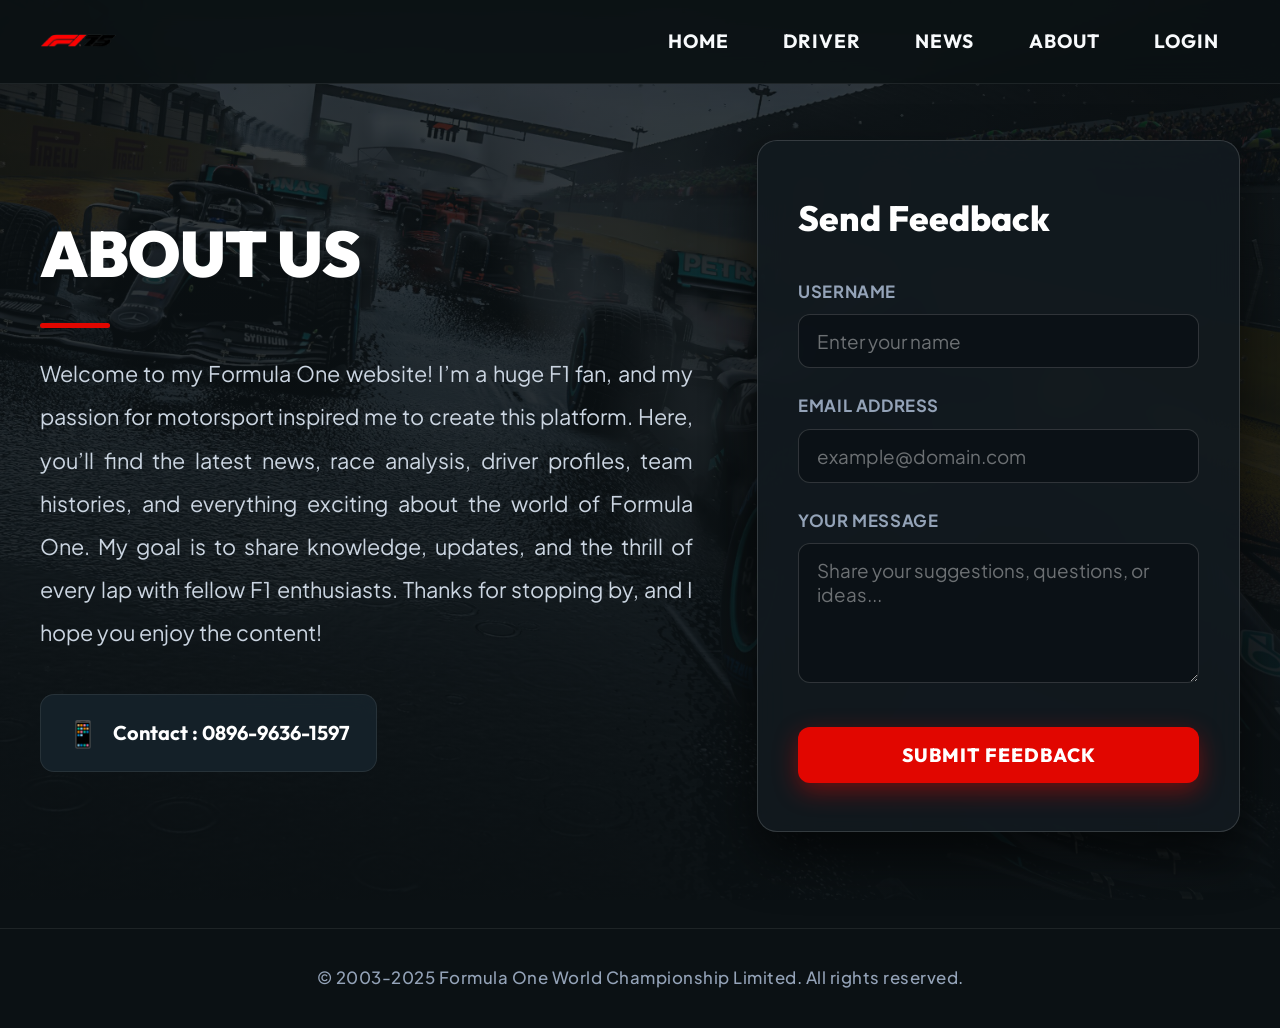
==== commit 3fd2c669: "Update layout" ====
--- a/HTML/about.html
+++ b/HTML/about.html
@@ -4,6 +4,21 @@
     <meta charset="UTF-8" />
     <meta name="viewport" content="width=device-width, initial-scale=1.0" />
     <meta name="description" content="About BorkatRace - The Formula 1 community portal created by passionate motorsport enthusiasts." />
+    <meta name="theme-color" content="#0b1114" />
+
+    <!-- Open Graph / Social Media -->
+    <meta property="og:type" content="website" />
+    <meta property="og:title" content="About Us - BorkatRace" />
+    <meta property="og:description" content="Get to know the passionate creators behind BorkatRace Formula 1 portal and send us your feedback." />
+    <meta property="og:image" content="../IMG/background-about.jpg" />
+
+    <!-- Twitter Cards -->
+    <meta name="twitter:card" content="summary_large_image" />
+    <meta name="twitter:title" content="About BorkatRace" />
+    <meta name="twitter:description" content="Formula 1 community and motorsport analysis platform." />
+    <meta name="twitter:image" content="../IMG/background-about.jpg" />
+
+    <link rel="icon" type="image/png" href="../IMG/f1_75-removebg-preview.png" />
     <title>About Us - BorkatRace</title>
     <link rel="stylesheet" href="../CSS/style-one.css" />
     <link rel="stylesheet" href="../CSS/style-fourth.css" />
@@ -92,6 +107,9 @@
       </section>
     </main>
 
+    <!-- Floating Back to Top Button -->
+    <button class="back-to-top-btn" id="back-to-top-btn" aria-label="Back to top">↑</button>
+
     <footer class="footer-element">
       <p>&copy; 2003-2025 Formula One World Championship Limited. All rights reserved.</p>
     </footer>
--- a/CSS/style-one.css
+++ b/CSS/style-one.css
@@ -2,7 +2,7 @@
    BORKATRACE - GLOBAL DESIGN SYSTEM & MAIN STYLES
    =================================================== */
 
-@import url('https://fonts.googleapis.com/css2?family=Outfit:wght@400;500;600;700;800;900&family=Plus+Jakarta+Sans:wght@400;500;600;700&display=swap');
+@import url('https://fonts.googleapis.com/css2?family=Outfit:wght@400;500;600;700;800;900&family=Plus+Jakarta+Sans:wght@400;500;600;700;800&display=swap');
 
 :root {
   --f1-red: #e10600;
@@ -18,7 +18,7 @@
   --text-muted: #94a3b8;
   --font-heading: 'Outfit', -apple-system, BlinkMacSystemFont, sans-serif;
   --font-body: 'Plus Jakarta Sans', -apple-system, BlinkMacSystemFont, sans-serif;
-  --nav-height: 72px;
+  --nav-height: 84px;
   --transition: all 0.25s cubic-bezier(0.16, 1, 0.3, 1);
 }
 
@@ -37,7 +37,7 @@
   background-color: var(--f1-black);
   color: var(--text-main);
   min-height: 100vh;
-  line-height: 1.6;
+  line-height: 1.7;
   overflow-x: hidden;
 }
 
@@ -60,7 +60,7 @@
   left: 0;
   width: 100%;
   height: var(--nav-height);
-  background: rgba(11, 17, 20, 0.92);
+  background: rgba(11, 17, 20, 0.94);
   backdrop-filter: blur(16px);
   -webkit-backdrop-filter: blur(16px);
   border-bottom: 1px solid var(--f1-border);
@@ -75,10 +75,10 @@
 
 .nav-container {
   width: 100%;
-  max-width: 1280px;
+  max-width: 1380px;
   height: 100%;
   margin: 0 auto;
-  padding: 0 2rem;
+  padding: 0 2.5rem;
   display: flex;
   align-items: center;
   justify-content: space-between;
@@ -91,7 +91,7 @@
 }
 
 .logo-f1 {
-  height: 38px;
+  height: 48px;
   width: auto;
   object-fit: contain;
   transition: var(--transition);
@@ -99,14 +99,14 @@
 }
 
 .logo-f1:hover {
-  transform: scale(1.05);
+  transform: scale(1.06);
 }
 
 /* Desktop Navigation Links */
 .nav-links {
   display: flex;
   align-items: center;
-  gap: 0.5rem;
+  gap: 0.8rem;
   list-style: none;
   margin: 0;
   padding: 0;
@@ -116,19 +116,19 @@
   color: var(--text-main);
   text-decoration: none;
   font-family: var(--font-heading);
-  font-weight: 600;
-  font-size: 1.05rem;
+  font-weight: 700;
+  font-size: 1.2rem;
   text-transform: uppercase;
-  letter-spacing: 0.8px;
-  padding: 0.6rem 1.1rem;
-  border-radius: 6px;
+  letter-spacing: 1px;
+  padding: 0.65rem 1.3rem;
+  border-radius: 8px;
   position: relative;
   transition: var(--transition);
 }
 
 .nav-links li a:hover {
   color: var(--f1-red);
-  background: rgba(225, 6, 0, 0.08);
+  background: rgba(225, 6, 0, 0.1);
 }
 
 .nav-links li a::after {
@@ -137,14 +137,15 @@
   bottom: 4px;
   left: 50%;
   width: 0;
-  height: 2px;
+  height: 3px;
   background-color: var(--f1-red);
   transition: var(--transition);
   transform: translateX(-50%);
+  border-radius: 2px;
 }
 
 .nav-links li a:hover::after {
-  width: 60%;
+  width: 65%;
 }
 
 /* Mobile Hamburger Button (Header Top Right) */
@@ -153,7 +154,7 @@
   background: transparent;
   border: none;
   cursor: pointer;
-  padding: 8px;
+  padding: 10px;
   border-radius: 8px;
   align-items: center;
   justify-content: center;
@@ -161,12 +162,12 @@
 }
 
 .menu-toggle-btn:hover {
-  background: rgba(255, 255, 255, 0.08);
+  background: rgba(255, 255, 255, 0.1);
 }
 
 .menu-toggle-btn img {
-  width: 28px;
-  height: 28px;
+  width: 32px;
+  height: 32px;
   display: block;
 }
 
@@ -179,7 +180,7 @@
   top: 0;
   right: 0;
   height: 100vh;
-  width: 300px;
+  width: 320px;
   max-width: 85vw;
   background: rgba(15, 24, 30, 0.98);
   backdrop-filter: blur(24px);
@@ -192,7 +193,7 @@
   transition: transform 0.3s cubic-bezier(0.16, 1, 0.3, 1), visibility 0.3s ease;
   display: flex;
   flex-direction: column;
-  padding: 1.5rem;
+  padding: 2rem;
 }
 
 .mobile-sidebar.is-open {
@@ -204,26 +205,26 @@
   display: flex;
   justify-content: space-between;
   align-items: center;
-  padding-bottom: 1.2rem;
+  padding-bottom: 1.5rem;
   border-bottom: 1px solid var(--f1-border);
-  margin-bottom: 1.5rem;
+  margin-bottom: 1.8rem;
 }
 
 .sidebar-title {
   font-family: var(--font-heading);
-  font-size: 1.25rem;
+  font-size: 1.4rem;
   font-weight: 800;
   color: #ffffff;
   text-transform: uppercase;
-  letter-spacing: 1px;
+  letter-spacing: 1.2px;
 }
 
 .sidebar-close-btn {
   background: transparent;
   border: none;
   cursor: pointer;
-  padding: 6px;
-  border-radius: 6px;
+  padding: 8px;
+  border-radius: 8px;
   display: flex;
   align-items: center;
   justify-content: center;
@@ -231,12 +232,12 @@
 }
 
 .sidebar-close-btn:hover {
-  background: rgba(255, 255, 255, 0.1);
+  background: rgba(255, 255, 255, 0.12);
 }
 
 .sidebar-close-btn img {
-  width: 24px;
-  height: 24px;
+  width: 26px;
+  height: 26px;
 }
 
 .sidebar-links {
@@ -245,35 +246,35 @@
   margin: 0;
   display: flex;
   flex-direction: column;
-  gap: 0.6rem;
+  gap: 0.8rem;
 }
 
 .sidebar-links li a {
   display: block;
   width: 100%;
-  padding: 0.9rem 1.2rem;
+  padding: 1rem 1.4rem;
   font-family: var(--font-heading);
-  font-size: 1.15rem;
-  font-weight: 600;
+  font-size: 1.25rem;
+  font-weight: 700;
   color: var(--text-main);
   text-decoration: none;
-  border-radius: 8px;
+  border-radius: 10px;
   transition: var(--transition);
 }
 
 .sidebar-links li a:hover {
   background: rgba(225, 6, 0, 0.15);
   color: var(--f1-red);
-  transform: translateX(4px);
+  transform: translateX(6px);
 }
 
 /* Sidebar Backdrop Overlay */
 .sidebar-backdrop {
   position: fixed;
   inset: 0;
-  background: rgba(0, 0, 0, 0.65);
-  backdrop-filter: blur(4px);
-  -webkit-backdrop-filter: blur(4px);
+  background: rgba(0, 0, 0, 0.7);
+  backdrop-filter: blur(5px);
+  -webkit-backdrop-filter: blur(5px);
   z-index: 1050;
   opacity: 0;
   visibility: hidden;
@@ -298,12 +299,12 @@
   background: linear-gradient(180deg, rgba(11, 17, 20, 0.55) 0%, rgba(11, 17, 20, 0.88) 75%, var(--f1-black) 100%),
               url("../IMG/backgroundmain.jpg") no-repeat center center;
   background-size: cover;
-  padding: calc(var(--nav-height) + 2rem) 2rem 4rem 2rem;
+  padding: calc(var(--nav-height) + 3rem) 2.5rem 5rem 2.5rem;
 }
 
 .opening .opening2 {
   width: 100%;
-  max-width: 1050px;
+  max-width: 1100px;
   margin: 0 auto;
 }
 
@@ -316,38 +317,38 @@
 
 .opening .judul-atas {
   font-family: var(--font-heading);
-  font-size: clamp(2.5rem, 5.5vw, 4.4rem);
+  font-size: clamp(2.8rem, 6vw, 4.8rem);
   font-weight: 900;
   text-transform: uppercase;
-  letter-spacing: 2px;
+  letter-spacing: 2.5px;
   color: #ffffff;
-  margin-bottom: 1.5rem;
-  text-shadow: 0 4px 24px rgba(0, 0, 0, 0.85);
+  margin-bottom: 1.8rem;
+  text-shadow: 0 4px 28px rgba(0, 0, 0, 0.9);
   line-height: 1.15;
 }
 
 .opening .paragraf-pertama {
-  font-size: clamp(1.15rem, 1.8vw, 1.35rem);
+  font-size: clamp(1.2rem, 2vw, 1.45rem);
   font-weight: 400;
-  line-height: 1.85;
+  line-height: 1.95;
   color: var(--text-secondary);
-  max-width: 860px;
+  max-width: 960px;
   margin: 0 auto;
-  text-shadow: 0 2px 12px rgba(0, 0, 0, 0.7);
-}
-
-/* ===================================================
-   HOMEPAGE: STORY & VIDEO SECTION
+  text-shadow: 0 2px 14px rgba(0, 0, 0, 0.8);
+}
+
+/* ===================================================
+   HOMEPAGE: STORY & OPTIMIZED VIDEO SECTION
    =================================================== */
 
 .video {
   background-color: var(--f1-dark);
-  padding: 6rem 2rem;
+  padding: 7rem 2.5rem;
   border-top: 1px solid var(--f1-border);
 }
 
 .video .video1 {
-  max-width: 1100px;
+  max-width: 1150px;
   margin: 0 auto;
   display: flex;
   flex-direction: column;
@@ -356,39 +357,39 @@
 
 .video .judul-bawah {
   font-family: var(--font-heading);
-  font-size: clamp(2.2rem, 4vw, 3.2rem);
+  font-size: clamp(2.4rem, 4.5vw, 3.6rem);
   font-weight: 800;
   text-align: center;
   color: #ffffff;
-  margin-bottom: 3rem;
+  margin-bottom: 3.5rem;
   position: relative;
   text-transform: uppercase;
-  letter-spacing: 1px;
+  letter-spacing: 1.5px;
 }
 
 .video .judul-bawah::after {
   content: '';
   display: block;
-  width: 80px;
-  height: 4px;
+  width: 90px;
+  height: 5px;
   background: var(--f1-red);
-  margin: 16px auto 0 auto;
-  border-radius: 2px;
+  margin: 18px auto 0 auto;
+  border-radius: 3px;
 }
 
 .video .foto {
   width: 100%;
-  margin-bottom: 3rem;
+  margin-bottom: 3.5rem;
   display: flex;
   justify-content: center;
 }
 
 .video .foto img {
   width: 100%;
-  max-width: 1000px;
-  max-height: 550px;
+  max-width: 1050px;
+  max-height: 580px;
   object-fit: cover;
-  border-radius: 16px;
+  border-radius: 18px;
   border: 1px solid var(--f1-border);
   box-shadow: 0 20px 50px rgba(0, 0, 0, 0.6);
   transition: transform 0.3s ease;
@@ -401,25 +402,97 @@
 .video .pertama,
 .video .kedua,
 .video .ketiga {
-  font-size: 1.18rem;
-  line-height: 1.9;
+  font-size: 1.32rem;
+  line-height: 2;
   color: var(--text-secondary);
-  margin-bottom: 2.2rem;
+  margin-bottom: 2.5rem;
   text-align: justify;
   width: 100%;
-  max-width: 980px;
+  max-width: 1020px;
+}
+
+/* Video Wrapper & Controls */
+.video-wrapper {
+  position: relative;
+  width: 100%;
+  max-width: 1020px;
+  margin: 3rem auto;
 }
 
 .video .video-bg {
   width: 100%;
-  max-width: 980px;
   aspect-ratio: 16 / 9;
-  border-radius: 16px;
+  border-radius: 18px;
   border: 1px solid var(--f1-border);
   box-shadow: 0 20px 50px rgba(0, 0, 0, 0.6);
-  margin: 2.5rem auto;
   display: block;
   background-color: #000;
+  object-fit: cover;
+}
+
+.video-play-toggle-btn {
+  position: absolute;
+  bottom: 24px;
+  right: 24px;
+  width: 50px;
+  height: 50px;
+  border-radius: 50%;
+  background: rgba(11, 17, 20, 0.88);
+  border: 1px solid rgba(255, 255, 255, 0.25);
+  color: #ffffff;
+  font-size: 1.25rem;
+  cursor: pointer;
+  display: flex;
+  align-items: center;
+  justify-content: center;
+  backdrop-filter: blur(10px);
+  z-index: 5;
+  transition: all 0.25s ease;
+}
+
+.video-play-toggle-btn:hover {
+  background: var(--f1-red, #e10600);
+  transform: scale(1.1);
+}
+
+/* ===================================================
+   FLOATING BACK TO TOP BUTTON
+   =================================================== */
+
+.back-to-top-btn {
+  position: fixed;
+  bottom: 28px;
+  right: 28px;
+  width: 52px;
+  height: 52px;
+  border-radius: 50%;
+  background: var(--f1-red, #e10600);
+  color: #ffffff;
+  border: none;
+  cursor: pointer;
+  display: flex;
+  align-items: center;
+  justify-content: center;
+  font-size: 1.4rem;
+  font-weight: 800;
+  box-shadow: 0 8px 26px rgba(225, 6, 0, 0.5);
+  z-index: 990;
+  opacity: 0;
+  visibility: hidden;
+  transform: translateY(16px);
+  transition: all 0.3s cubic-bezier(0.16, 1, 0.3, 1);
+}
+
+.back-to-top-btn.is-visible {
+  opacity: 1;
+  visibility: visible;
+  transform: translateY(0);
+}
+
+.back-to-top-btn:hover {
+  background: var(--f1-red-hover, #ff1e19);
+  transform: translateY(-4px) scale(1.08);
+  box-shadow: 0 12px 30px rgba(225, 6, 0, 0.65);
 }
 
 /* ===================================================
@@ -429,13 +502,13 @@
 .footer-element {
   background-color: var(--f1-black);
   border-top: 1px solid var(--f1-border);
-  padding: 2rem 1.5rem;
+  padding: 2.2rem 2rem;
   text-align: center;
 }
 
 .footer-element p {
   color: var(--text-muted);
-  font-size: 0.95rem;
+  font-size: 1.05rem;
   font-weight: 500;
-  letter-spacing: 0.4px;
+  letter-spacing: 0.5px;
 }
--- a/CSS/style-fourth.css
+++ b/CSS/style-fourth.css
@@ -9,7 +9,7 @@
               url("../IMG/background-about.jpg") no-repeat center center;
   background-size: cover;
   background-attachment: fixed;
-  padding: calc(var(--nav-height, 70px) + 3rem) 1.5rem 5rem 1.5rem;
+  padding: calc(var(--nav-height, 84px) + 3.5rem) 2.5rem 6rem 2.5rem;
   display: flex;
   justify-content: center;
   align-items: center;
@@ -17,10 +17,10 @@
 
 .about-satu-container {
   width: 100%;
-  max-width: 1140px;
+  max-width: 1280px;
   display: grid;
-  grid-template-columns: 1.1fr 0.9fr;
-  gap: 3.5rem;
+  grid-template-columns: 1.15fr 0.85fr;
+  gap: 4rem;
   align-items: center;
 }
 
@@ -32,10 +32,10 @@
 
 .about-dua h1 {
   font-family: var(--font-heading, 'Outfit', sans-serif);
-  font-size: clamp(2.2rem, 4vw, 3.4rem);
-  font-weight: 800;
+  font-size: clamp(2.8rem, 5vw, 4.2rem);
+  font-weight: 900;
   color: #ffffff;
-  margin-bottom: 1.2rem;
+  margin-bottom: 1.5rem;
   letter-spacing: -0.5px;
   text-transform: uppercase;
 }
@@ -43,42 +43,42 @@
 .about-dua h1::after {
   content: '';
   display: block;
-  width: 60px;
-  height: 4px;
+  width: 70px;
+  height: 5px;
   background: var(--f1-red, #e10600);
-  margin-top: 10px;
-  border-radius: 2px;
+  margin-top: 14px;
+  border-radius: 3px;
 }
 
 .paragraf-about p {
   font-family: var(--font-body, 'Plus Jakarta Sans', sans-serif);
-  font-size: 1.1rem;
-  line-height: 1.8;
+  font-size: 1.35rem;
+  line-height: 2;
   color: var(--text-secondary, #cbd5e1);
-  margin-bottom: 2rem;
+  margin-bottom: 2.5rem;
   text-align: justify;
 }
 
 .contact-card {
   display: inline-flex;
   align-items: center;
-  gap: 12px;
-  background: rgba(23, 36, 44, 0.7);
-  border: 1px solid var(--f1-border, rgba(255, 255, 255, 0.1));
-  padding: 12px 20px;
-  border-radius: 12px;
-  backdrop-filter: blur(8px);
+  gap: 14px;
+  background: rgba(23, 36, 44, 0.85);
+  border: 1px solid var(--f1-border, rgba(255, 255, 255, 0.15));
+  padding: 16px 26px;
+  border-radius: 14px;
+  backdrop-filter: blur(10px);
   width: fit-content;
 }
 
 .contact-card .contact-icon {
-  font-size: 1.3rem;
+  font-size: 1.6rem;
 }
 
 .contact-card .contact-text {
   font-family: var(--font-heading, 'Outfit', sans-serif);
-  font-size: 1.05rem;
-  font-weight: 600;
+  font-size: 1.25rem;
+  font-weight: 700;
   color: #ffffff;
 }
 
@@ -88,13 +88,13 @@
 }
 
 .kritik-saran1 {
-  background: rgba(18, 26, 32, 0.85);
-  border: 1px solid rgba(255, 255, 255, 0.12);
-  border-radius: 18px;
-  padding: 2.5rem;
-  backdrop-filter: blur(16px);
-  -webkit-backdrop-filter: blur(16px);
-  box-shadow: 0 20px 40px rgba(0, 0, 0, 0.5);
+  background: rgba(18, 26, 32, 0.9);
+  border: 1px solid rgba(255, 255, 255, 0.15);
+  border-radius: 20px;
+  padding: 3rem 2.5rem;
+  backdrop-filter: blur(18px);
+  -webkit-backdrop-filter: blur(18px);
+  box-shadow: 0 24px 50px rgba(0, 0, 0, 0.6);
 }
 
 .kritik-saran1 form {
@@ -104,38 +104,38 @@
 
 .kritik-saran1 h2 {
   font-family: var(--font-heading, 'Outfit', sans-serif);
-  font-size: 1.8rem;
-  font-weight: 700;
+  font-size: 2.2rem;
+  font-weight: 800;
   color: #ffffff;
-  margin-bottom: 1.5rem;
+  margin-bottom: 1.8rem;
   text-align: left;
 }
 
 .form-group {
-  margin-bottom: 1.2rem;
+  margin-bottom: 1.5rem;
   width: 100%;
 }
 
 .form-group label {
   display: block;
-  font-size: 0.85rem;
-  font-weight: 600;
+  font-size: 1.05rem;
+  font-weight: 700;
   color: var(--text-muted, #94a3b8);
-  margin-bottom: 6px;
+  margin-bottom: 8px;
   text-transform: uppercase;
-  letter-spacing: 0.5px;
+  letter-spacing: 0.6px;
 }
 
 .type-pertama,
 .text-area {
   width: 100%;
-  background: rgba(11, 17, 20, 0.6);
-  border: 1px solid rgba(255, 255, 255, 0.1);
-  border-radius: 10px;
-  padding: 12px 16px;
+  background: rgba(11, 17, 20, 0.7);
+  border: 1px solid rgba(255, 255, 255, 0.15);
+  border-radius: 12px;
+  padding: 14px 18px;
   color: #ffffff;
   font-family: var(--font-body, sans-serif);
-  font-size: 0.95rem;
+  font-size: 1.18rem;
   outline: none;
   transition: all 0.25s ease;
 }
@@ -143,8 +143,8 @@
 .type-pertama:focus,
 .text-area:focus {
   border-color: var(--f1-red, #e10600);
-  background: rgba(11, 17, 20, 0.85);
-  box-shadow: 0 0 0 3px rgba(225, 6, 0, 0.2);
+  background: rgba(11, 17, 20, 0.95);
+  box-shadow: 0 0 0 4px rgba(225, 6, 0, 0.25);
 }
 
 .type-pertama::placeholder,
@@ -153,32 +153,32 @@
 }
 
 .text-area {
-  min-height: 120px;
+  min-height: 140px;
   resize: vertical;
 }
 
 .kritik-saran button {
   width: 100%;
-  padding: 14px;
+  padding: 16px;
   background: var(--f1-red, #e10600);
   color: #ffffff;
   border: none;
-  border-radius: 10px;
+  border-radius: 12px;
   font-family: var(--font-heading, 'Outfit', sans-serif);
-  font-size: 1rem;
-  font-weight: 700;
+  font-size: 1.2rem;
+  font-weight: 800;
   text-transform: uppercase;
-  letter-spacing: 0.8px;
+  letter-spacing: 1px;
   cursor: pointer;
   transition: all 0.25s ease;
-  margin-top: 0.5rem;
-  box-shadow: 0 6px 20px rgba(225, 6, 0, 0.35);
+  margin-top: 0.8rem;
+  box-shadow: 0 8px 24px rgba(225, 6, 0, 0.45);
 }
 
 .kritik-saran button:hover {
   background: var(--f1-red-hover, #ff1e19);
   transform: translateY(-2px);
-  box-shadow: 0 8px 24px rgba(225, 6, 0, 0.5);
+  box-shadow: 0 10px 28px rgba(225, 6, 0, 0.6);
 }
 
 .kritik-saran button:active {
--- a/CSS/style-responsive.css
+++ b/CSS/style-responsive.css
@@ -7,29 +7,38 @@
    --------------------------------------------------- */
 @media (max-width: 1024px) {
   .nav-container {
+    padding: 0 2rem;
+  }
+
+  .logo-f1 {
+    height: 42px;
+  }
+
+  .nav-links li a {
+    font-size: 1.1rem;
+    padding: 0.55rem 1rem;
+  }
+
+  .about-satu-container {
+    gap: 3rem;
+  }
+
+  .video .video1 {
     padding: 0 1.5rem;
   }
 
-  .nav-links li a {
-    font-size: 0.95rem;
-    padding: 0.5rem 0.8rem;
-  }
-
-  .about-satu-container {
-    gap: 2.5rem;
-  }
-
-  .video .video1 {
-    padding: 0 1rem;
+  .drivers-grid {
+    grid-template-columns: repeat(auto-fill, minmax(240px, 1fr));
+    gap: 1.5rem;
   }
 }
 
 /* ---------------------------------------------------
-   2. TABLETS & SMARTPHONES (<= 768px)
+   2. TABLETS & LARGE SMARTPHONES (<= 768px)
    --------------------------------------------------- */
 @media (max-width: 768px) {
   :root {
-    --nav-height: 64px;
+    --nav-height: 70px;
   }
 
   /* Navigation Bar Mobile Layout */
@@ -42,53 +51,81 @@
   }
 
   .nav-container {
-    padding: 0 1.25rem;
+    padding: 0 1.5rem;
   }
 
   .logo-f1 {
-    height: 32px;
+    height: 38px;
   }
 
   /* Homepage Adjustments */
   .opening {
     padding-top: calc(var(--nav-height) + 2.5rem);
     padding-bottom: 3.5rem;
-    padding-left: 1.25rem;
-    padding-right: 1.25rem;
+    padding-left: 1.5rem;
+    padding-right: 1.5rem;
+  }
+
+  .opening .judul-atas {
+    font-size: 2.5rem;
+    letter-spacing: 1.5px;
+  }
+
+  .opening .paragraf-pertama {
+    font-size: 1.2rem;
+    line-height: 1.85;
+    text-align: justify;
   }
 
   .video {
-    padding: 4rem 1.25rem;
+    padding: 4.5rem 1.5rem;
+  }
+
+  .video .judul-bawah {
+    font-size: 2.2rem;
+    margin-bottom: 2.5rem;
   }
 
   .video .pertama,
   .video .kedua,
   .video .ketiga {
-    font-size: 1.05rem;
-    line-height: 1.8;
-    text-align: left;
-    margin-bottom: 1.6rem;
+    font-size: 1.18rem;
+    line-height: 1.85;
+    text-align: justify;
+    margin-bottom: 2rem;
   }
 
   .video .foto {
-    margin-bottom: 2rem;
+    margin-bottom: 2.5rem;
+  }
+
+  .video .foto img {
+    border-radius: 14px;
   }
 
   .video .video-bg {
-    margin: 1.8rem auto;
+    border-radius: 14px;
+  }
+
+  .video-play-toggle-btn {
+    width: 44px;
+    height: 44px;
+    font-size: 1.1rem;
+    bottom: 16px;
+    right: 16px;
   }
 
   /* About Page Responsive Grid */
   .about-satu {
     padding-top: calc(var(--nav-height) + 2.5rem);
-    padding-bottom: 3.5rem;
-    padding-left: 1.25rem;
-    padding-right: 1.25rem;
+    padding-bottom: 4rem;
+    padding-left: 1.5rem;
+    padding-right: 1.5rem;
   }
 
   .about-satu-container {
     grid-template-columns: 1fr;
-    gap: 2.8rem;
+    gap: 3rem;
   }
 
   .about-dua {
@@ -96,89 +133,142 @@
     text-align: center;
   }
 
+  .about-dua h1 {
+    font-size: 2.5rem;
+  }
+
   .about-dua h1::after {
-    margin: 10px auto 0 auto;
+    margin: 12px auto 0 auto;
   }
 
   .paragraf-about p {
-    text-align: left;
-    font-size: 1.05rem;
+    text-align: justify;
+    font-size: 1.2rem;
+    line-height: 1.85;
   }
 
   .contact-card {
     margin: 0 auto;
+    padding: 14px 22px;
+  }
+
+  .contact-card .contact-text {
+    font-size: 1.15rem;
   }
 
   .kritik-saran1 {
-    padding: 2.2rem 1.6rem;
+    padding: 2.5rem 2rem;
+  }
+
+  .kritik-saran1 h2 {
+    font-size: 2rem;
   }
 
   /* News Page Responsive */
   .news-cover1 {
     padding-top: calc(var(--nav-height) + 2.5rem);
-    padding-bottom: 3.5rem;
-    padding-left: 1.25rem;
-    padding-right: 1.25rem;
+    padding-bottom: 4rem;
+    padding-left: 1.5rem;
+    padding-right: 1.5rem;
   }
 
   .news-cover2 h1 {
-    font-size: 2rem;
+    font-size: 2.2rem;
     line-height: 1.3;
-    margin-bottom: 1.6rem;
+    margin-bottom: 2rem;
+  }
+
+  .main-foto,
+  .second-foto {
+    border-radius: 14px;
   }
 
   .news-cover2 p {
-    font-size: 1.05rem;
-    line-height: 1.8;
-    text-align: left;
-  }
-
-  /* Driver Page Responsive */
+    font-size: 1.2rem;
+    line-height: 1.85;
+    text-align: justify;
+  }
+
+  .news-cover2 p:first-of-type {
+    font-size: 1.35rem;
+    padding-left: 1.2rem;
+  }
+
+  /* Driver Page Tablet Adjustments */
   .driver-hero-section {
     padding-top: calc(var(--nav-height) + 2.5rem);
-    padding-bottom: 2.5rem;
-    padding-left: 1.25rem;
-    padding-right: 1.25rem;
+    padding-bottom: 3.5rem;
+    padding-left: 1.5rem;
+    padding-right: 1.5rem;
   }
 
   .main-page-title {
+    font-size: 2.5rem;
+  }
+
+  .subtitle-page {
+    font-size: 1.2rem;
+  }
+
+  .weather-widget-container {
+    padding: 1.4rem;
+    margin-bottom: 2.2rem;
+  }
+
+  .driver-controls-bar {
+    margin-bottom: 2.2rem;
+  }
+
+  .table-swipe-hint {
+    display: inline-block !important;
+  }
+
+  .team-radio-section {
+    padding: 4.5rem 1.5rem;
+  }
+
+  .section-title {
     font-size: 2.2rem;
   }
 
-  .drivers-grid {
-    grid-template-columns: repeat(auto-fill, minmax(230px, 1fr));
-    gap: 1.25rem;
+  .section-subtitle {
+    font-size: 1.15rem;
   }
 
   .fact-article {
-    margin-top: 2.5rem;
-    padding: 0 1.25rem;
+    margin-top: 3.5rem;
+    padding: 0 1.5rem;
   }
 
   .judul-fact {
-    font-size: 1.9rem;
+    font-size: 2.2rem;
   }
 
   .fact-first {
     grid-template-columns: 1fr;
-    gap: 1.5rem;
+    gap: 1.8rem;
   }
 }
 
 /* ---------------------------------------------------
-   3. SMALL SMARTPHONES (<= 480px)
+   3. MOBILE PHONES (<= 640px) - DEDICATED COMPACT 2-COL
    --------------------------------------------------- */
-@media (max-width: 480px) {
+@media (max-width: 640px) {
   :root {
-    --nav-height: 60px;
+    --nav-height: 64px;
   }
 
   .nav-container {
-    padding: 0 1rem;
+    padding: 0 1.2rem;
   }
 
   .logo-f1 {
-    height: 28px;
+    height: 34px;
+  }
+
+  .menu-toggle-btn img {
+    width: 26px;
+    height: 26px;
   }
 
   .mobile-sidebar {
@@ -186,65 +276,430 @@
     max-width: 100vw;
   }
 
+  /* Homepage Mobile */
+  .opening {
+    padding-top: calc(var(--nav-height) + 2rem);
+    padding-bottom: 3rem;
+    padding-left: 1.2rem;
+    padding-right: 1.2rem;
+  }
+
   .opening .judul-atas {
     font-size: 2.1rem;
     letter-spacing: 1px;
+    margin-bottom: 1.2rem;
   }
 
   .opening .paragraf-pertama {
-    font-size: 1rem;
-    line-height: 1.7;
+    font-size: 1.1rem;
+    line-height: 1.75;
+  }
+
+  .video {
+    padding: 3.5rem 1.2rem;
   }
 
   .video .judul-bawah {
-    font-size: 1.6rem;
+    font-size: 1.8rem;
+    margin-bottom: 2rem;
+  }
+
+  .video .judul-bawah::after {
+    width: 60px;
+    height: 4px;
+    margin-top: 12px;
+  }
+
+  .video .foto {
     margin-bottom: 2rem;
   }
 
   .video .pertama,
   .video .kedua,
   .video .ketiga {
+    font-size: 1.1rem;
+    line-height: 1.8;
+    margin-bottom: 1.5rem;
+  }
+
+  .video-wrapper {
+    margin: 2rem auto;
+  }
+
+  /* ---------------------------------------------
+     DRIVER PAGE: ELEGANT 2-COLUMN MOBILE CARDS
+     --------------------------------------------- */
+  .driver-hero-section {
+    padding-top: calc(var(--nav-height) + 1.8rem);
+    padding-bottom: 3rem;
+    padding-left: 0.9rem;
+    padding-right: 0.9rem;
+  }
+
+  .main-page-title {
+    font-size: 2rem;
+    letter-spacing: 1px;
+    margin-bottom: 0.5rem;
+  }
+
+  .subtitle-page {
+    font-size: 1.05rem;
+    line-height: 1.6;
+  }
+
+  /* Weather Widget Mobile */
+  .weather-widget-container {
+    padding: 1.1rem;
+    border-radius: 14px;
+    margin-bottom: 1.8rem;
+  }
+
+  .weather-widget-title {
+    font-size: 1.05rem;
+  }
+
+  .weather-grid {
+    grid-template-columns: repeat(2, 1fr);
+    gap: 0.7rem;
+  }
+
+  .weather-card {
+    padding: 0.8rem;
+    gap: 10px;
+    border-radius: 10px;
+  }
+
+  .weather-icon {
+    font-size: 1.5rem;
+  }
+
+  .weather-label {
+    font-size: 0.78rem;
+  }
+
+  .weather-val {
+    font-size: 1.15rem;
+  }
+
+  .weather-status-card {
+    grid-column: 1 / -1;
+    justify-content: center;
+  }
+
+  /* Search & Filter Mobile */
+  .driver-controls-bar {
+    gap: 1rem;
+    margin-bottom: 1.8rem;
+  }
+
+  #driver-search-input {
+    height: 46px;
+    font-size: 1.05rem;
+    padding: 0 14px 0 44px;
+    border-radius: 10px;
+  }
+
+  .search-icon {
+    left: 14px;
+    font-size: 1.1rem;
+  }
+
+  .team-filter-pill {
+    padding: 7px 14px;
+    font-size: 0.9rem;
+    border-radius: 18px;
+  }
+
+  /* COMPACT 2-COLUMN DRIVER CARDS */
+  .drivers-grid {
+    grid-template-columns: repeat(2, 1fr) !important;
+    gap: 0.8rem !important;
+  }
+
+  .driver-card {
+    border-radius: 12px !important;
+    border-width: 1px !important;
+  }
+
+  .card-top {
+    padding: 0.6rem 0.7rem 0.2rem 0.7rem !important;
+  }
+
+  .driver-num {
+    font-size: 1.35rem !important;
+  }
+
+  .driver-country-badge {
+    padding: 3px 6px !important;
+    font-size: 0.72rem !important;
+    gap: 4px !important;
+    border-radius: 12px !important;
+  }
+
+  .driver-country-badge img {
+    width: 15px !important;
+    height: 10px !important;
+  }
+
+  .driver-country-badge span {
+    display: none; /* Hide country text label on compact mobile view, keep flag */
+  }
+
+  .card-image-box {
+    height: 130px !important;
+  }
+
+  .driver-photo {
+    max-height: 125px !important;
+  }
+
+  .card-info {
+    padding: 0.65rem 0.75rem 0.8rem 0.75rem !important;
+  }
+
+  .driver-acronym-badge {
+    font-size: 0.72rem !important;
+    padding: 1px 5px !important;
+    margin-bottom: 0.25rem !important;
+  }
+
+  .driver-name {
+    font-size: 0.98rem !important;
+    font-weight: 800 !important;
+    margin-bottom: 2px !important;
+    line-height: 1.25 !important;
+    white-space: nowrap !important;
+    overflow: hidden !important;
+    text-overflow: ellipsis !important;
+  }
+
+  .driver-team {
+    font-size: 0.78rem !important;
+    white-space: nowrap !important;
+    overflow: hidden !important;
+    text-overflow: ellipsis !important;
+  }
+
+  /* Driver Table Container on Mobile */
+  .cover-table {
+    padding: 1.2rem 1rem !important;
+    margin: 2.5rem 0 1rem 0 !important;
+    border-radius: 14px !important;
+  }
+
+  .table-section-title {
+    font-size: 1.05rem !important;
+  }
+
+  .table-swipe-hint {
+    display: inline-block !important;
+    font-size: 0.78rem !important;
+  }
+
+  .driver-table {
+    min-width: 540px !important;
+  }
+
+  .driver-table th,
+  .driver-table td {
+    padding: 10px 12px !important;
+    font-size: 0.95rem !important;
+  }
+
+  .table-team-badge {
+    font-size: 0.95rem !important;
+  }
+
+  /* Team Radio Mobile */
+  .team-radio-section {
+    padding: 3.5rem 1rem;
+  }
+
+  .section-title {
+    font-size: 1.9rem;
+  }
+
+  .section-subtitle {
+    font-size: 1.05rem;
+  }
+
+  .radio-grid {
+    grid-template-columns: 1fr;
+    gap: 1rem;
+  }
+
+  .radio-card {
+    padding: 1.1rem;
+    border-radius: 12px;
+  }
+
+  .radio-driver-name {
+    font-size: 1.15rem;
+  }
+
+  .radio-play-btn {
+    width: 36px;
+    height: 36px;
+    font-size: 0.9rem;
+  }
+
+  /* Facts Section Mobile */
+  .fact-article {
+    margin-top: 3rem;
+    padding: 0 1rem;
+  }
+
+  .judul-fact {
+    font-size: 1.8rem;
+    margin-bottom: 2rem;
+  }
+
+  .fact-first {
+    gap: 1.4rem;
+    padding-bottom: 3rem;
+  }
+
+  .fact-category {
+    padding: 1.4rem 1.2rem;
+    border-radius: 12px;
+  }
+
+  .fact-category h3 {
+    font-size: 1.2rem;
+    margin-bottom: 1rem;
+  }
+
+  .fact-category ul li {
+    font-size: 1.02rem;
+    line-height: 1.75;
+    margin-bottom: 0.9rem;
+  }
+
+  /* About Page Mobile */
+  .about-satu {
+    padding-top: calc(var(--nav-height) + 1.8rem);
+    padding-bottom: 3.5rem;
+    padding-left: 1.1rem;
+    padding-right: 1.1rem;
+  }
+
+  .about-dua h1 {
+    font-size: 2.1rem;
+  }
+
+  .paragraf-about p {
+    font-size: 1.1rem;
+    line-height: 1.8;
+  }
+
+  .contact-card {
+    padding: 12px 18px;
+    border-radius: 10px;
+  }
+
+  .contact-card .contact-text {
+    font-size: 1.05rem;
+  }
+
+  .kritik-saran1 {
+    padding: 2rem 1.3rem;
+    border-radius: 16px;
+  }
+
+  .kritik-saran1 h2 {
+    font-size: 1.75rem;
+    margin-bottom: 1.4rem;
+  }
+
+  .form-group label {
+    font-size: 0.95rem;
+  }
+
+  .type-pertama,
+  .text-area {
+    font-size: 1.05rem;
+    padding: 12px 14px;
+    border-radius: 10px;
+  }
+
+  .kritik-saran button {
+    font-size: 1.1rem;
+    padding: 14px;
+    border-radius: 10px;
+  }
+
+  /* News Page Mobile */
+  .news-cover1 {
+    padding-top: calc(var(--nav-height) + 1.8rem);
+    padding-bottom: 3.5rem;
+    padding-left: 1.1rem;
+    padding-right: 1.1rem;
+  }
+
+  .news-cover2 h1 {
+    font-size: 1.85rem;
+    line-height: 1.3;
+    margin-bottom: 1.5rem;
+  }
+
+  .news-cover2 p {
+    font-size: 1.1rem;
+    line-height: 1.8;
+  }
+
+  .news-cover2 p:first-of-type {
+    font-size: 1.25rem;
+    padding-left: 1rem;
+    border-left-width: 4px;
+  }
+
+  /* Login Page Mobile */
+  .login-section {
+    padding-top: calc(var(--nav-height) + 1.8rem);
+    padding-bottom: 3.5rem;
+    padding-left: 1.1rem;
+    padding-right: 1.1rem;
+  }
+
+  .login-box {
+    padding: 2.5rem 1.6rem;
+    border-radius: 20px;
+  }
+
+  .login-box h2 {
+    font-size: 2.2rem;
+    margin-bottom: 2rem;
+  }
+
+  .input-box input {
+    height: 46px;
+    font-size: 1.1rem;
+  }
+
+  .input-box label {
+    font-size: 1.05rem;
+  }
+
+  .remember-forget {
+    font-size: 0.95rem;
+  }
+
+  .login-box button[type="submit"] {
+    height: 48px;
+    font-size: 1.15rem;
+    border-radius: 12px;
+  }
+
+  .register-link {
     font-size: 0.98rem;
-    line-height: 1.75;
-  }
-
-  /* Driver Cards Mobile */
-  .main-page-title {
-    font-size: 1.75rem;
-  }
-
-  .subtitle-page {
-    font-size: 0.95rem;
-  }
-
-  .drivers-grid {
-    grid-template-columns: 1fr;
-    gap: 1.2rem;
-  }
-
-  .driver-card {
-    max-width: 320px;
-    margin: 0 auto;
-    width: 100%;
-  }
-
-  /* Login Box Mobile */
-  .login-box {
-    padding: 2.2rem 1.4rem;
-    border-radius: 16px;
-  }
-
-  .login-box h2 {
-    font-size: 1.8rem;
-  }
-
-  /* Feedback Form Mobile */
-  .kritik-saran1 {
-    padding: 1.8rem 1.2rem;
-    border-radius: 14px;
-  }
-
-  .kritik-saran1 h2 {
-    font-size: 1.5rem;
+  }
+
+  /* Back to Top Mobile */
+  .back-to-top-btn {
+    bottom: 20px;
+    right: 20px;
+    width: 44px;
+    height: 44px;
+    font-size: 1.2rem;
   }
 }
